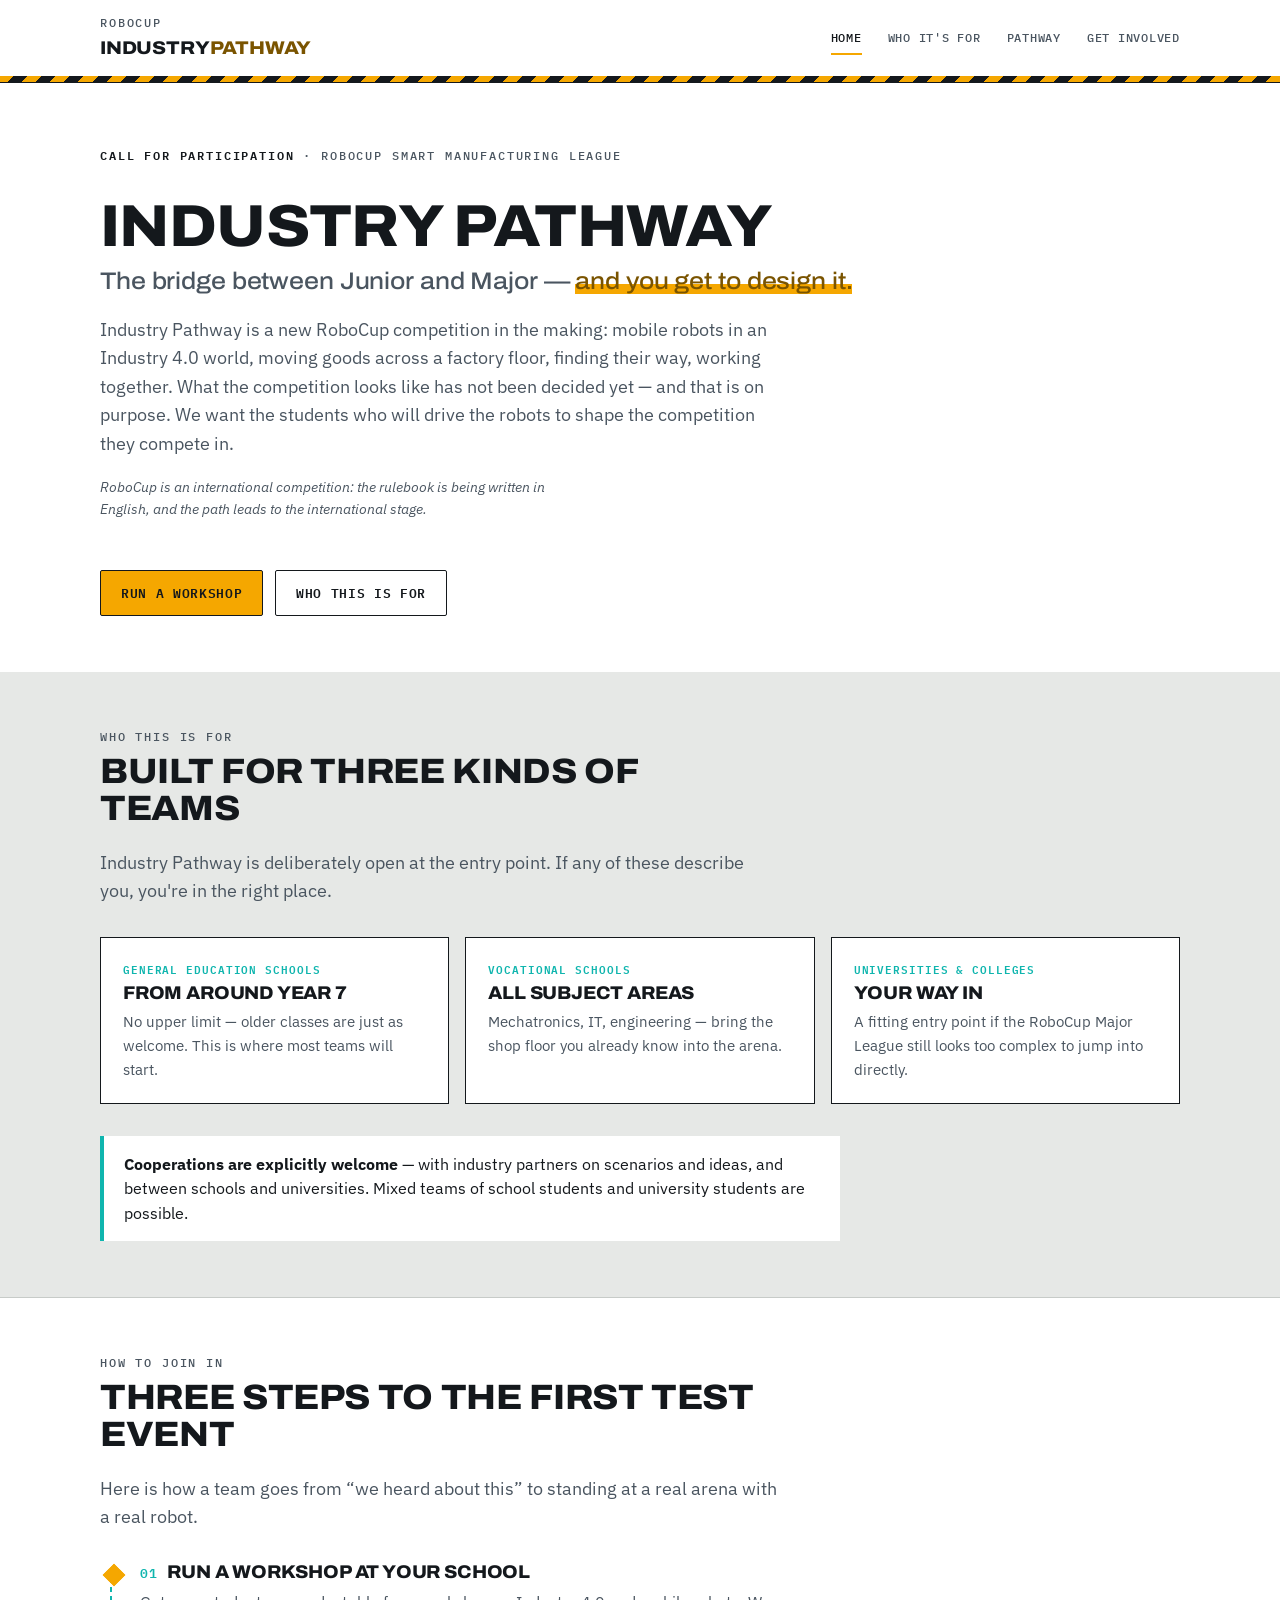
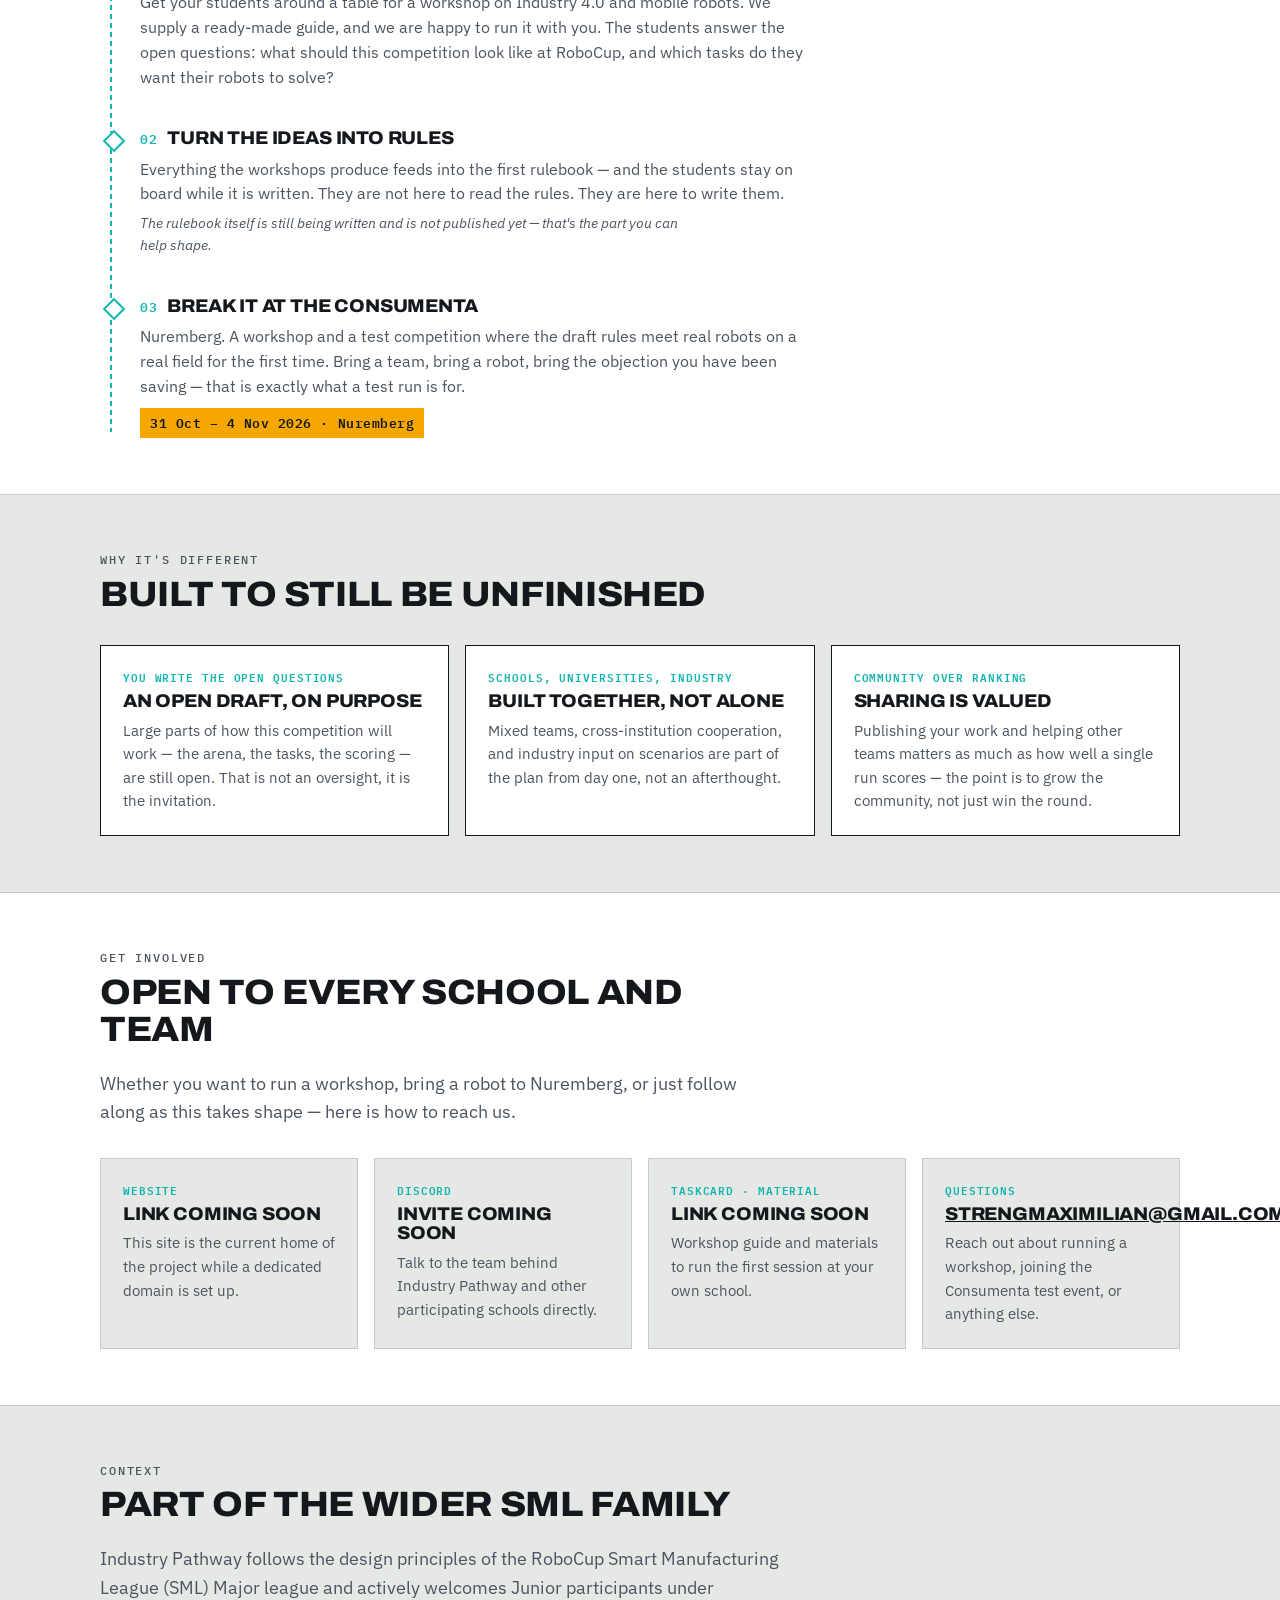
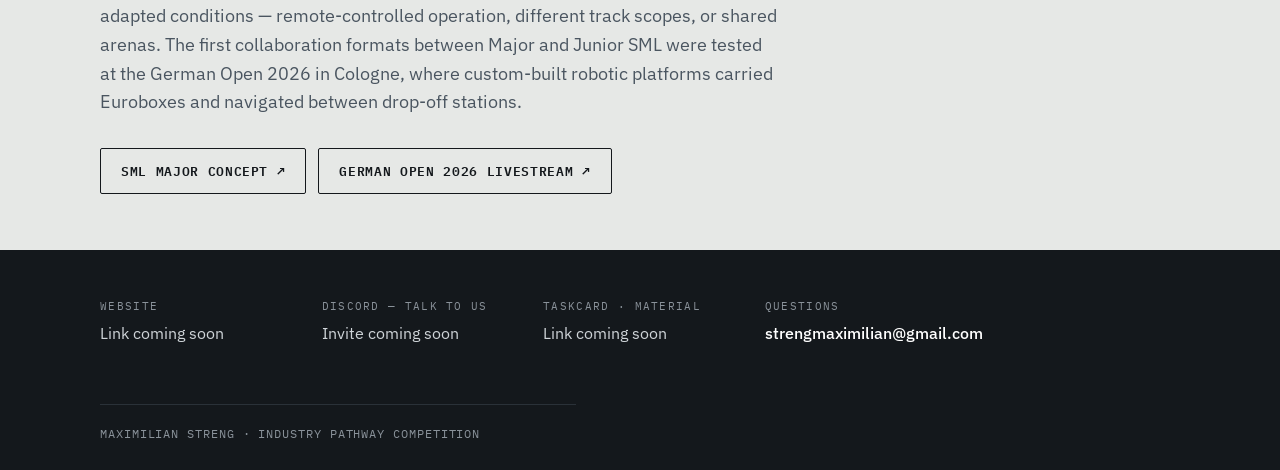
==== index.html @ 6ce1e12d "Add initial website files for Industry Pathway Competition" ====
<!doctype html>
<html lang="en">
<head>
<meta charset="utf-8">
<meta name="viewport" content="width=device-width, initial-scale=1">
<title>Industry Pathway Competition — RoboCup</title>
<meta name="description" content="Industry Pathway is a new RoboCup competition bridging RoboCupJunior and the Smart Manufacturing League. Run a workshop, help shape the first rulebook, and bring a team to the first test event.">
<link rel="icon" href="data:,">
<link rel="preconnect" href="https://fonts.googleapis.com">
<link rel="preconnect" href="https://fonts.gstatic.com" crossorigin>
<link href="https://fonts.googleapis.com/css2?family=Archivo:ital,wdth,wght@0,75..125,400..900&family=IBM+Plex+Mono:wght@400;500;600&family=IBM+Plex+Sans:wght@400;500;600&display=swap" rel="stylesheet">
<link rel="stylesheet" href="assets/css/style.css">
</head>
<body>

<header class="site-header">
  <div class="nav-row">
    <a class="brand" href="index.html">
      <span class="eyebrow">RoboCup</span>
      <span class="mark">Industry<em>Pathway</em></span>
    </a>
    <input type="checkbox" id="nav-toggle" class="nav-toggle">
    <label for="nav-toggle" class="nav-toggle-label" aria-label="Toggle menu">
      <span></span><span></span><span></span>
    </label>
    <nav class="primary">
      <a href="index.html" class="is-active">Home</a>
      <a href="index.html#audience">Who It's For</a>
      <a href="index.html#pathway">Pathway</a>
      <a href="index.html#involved">Get Involved</a>
    </nav>
  </div>
  <div class="hazard-rule"></div>
</header>

<section class="hero">
  <div class="wrap">
    <span class="eyebrow"><b>Call for Participation</b> · RoboCup Smart Manufacturing League</span>
    <h1>Industry Pathway<span class="thin">The bridge between Junior and Major — <em class="accent">and you get to design it.</em></span></h1>
    <p class="lede">Industry Pathway is a new RoboCup competition in the making: mobile robots in an Industry&nbsp;4.0 world, moving goods across a factory floor, finding their way, working together. What the competition looks like has not been decided yet — and that is on purpose. We want the students who will drive the robots to shape the competition they compete in.</p>
    <p class="note" style="max-width:60ch">RoboCup is an international competition: the rulebook is being written in English, and the path leads to the international stage.</p>
    <div class="btn-row">
      <a class="btn btn-primary" href="#involved">Run a Workshop</a>
      <a class="btn btn-ghost" href="#audience">Who This Is For</a>
    </div>
  </div>
</section>

<section class="section" id="audience">
  <div class="wrap">
    <div class="section-head">
      <span class="eyebrow">Who this is for</span>
      <h2>Built for three kinds of teams</h2>
      <p class="lede">Industry Pathway is deliberately open at the entry point. If any of these describe you, you're in the right place.</p>
    </div>
    <div class="card-grid">
      <div class="card">
        <span class="tag">General education schools</span>
        <h3>From around year 7</h3>
        <p>No upper limit — older classes are just as welcome. This is where most teams will start.</p>
      </div>
      <div class="card">
        <span class="tag">Vocational schools</span>
        <h3>All subject areas</h3>
        <p>Mechatronics, IT, engineering — bring the shop floor you already know into the arena.</p>
      </div>
      <div class="card">
        <span class="tag">Universities &amp; colleges</span>
        <h3>Your way in</h3>
        <p>A fitting entry point if the RoboCup Major League still looks too complex to jump into directly.</p>
      </div>
    </div>
    <div class="callout-quote">
      <p><strong>Cooperations are explicitly welcome</strong> — with industry partners on scenarios and ideas, and between schools and universities. Mixed teams of school students and university students are possible.</p>
    </div>
  </div>
</section>

<section class="section section-alt" id="pathway">
  <div class="wrap">
    <div class="section-head">
      <span class="eyebrow">How to join in</span>
      <h2>Three steps to the first test event</h2>
      <p class="lede">Here is how a team goes from “we heard about this” to standing at a real arena with a real robot.</p>
    </div>
    <div class="pathway">
      <div class="station here">
        <h3><span class="step">01</span>Run a workshop at your school</h3>
        <p>Get your students around a table for a workshop on Industry 4.0 and mobile robots. We supply a ready-made guide, and we are happy to run it with you. The students answer the open questions: what should this competition look like at RoboCup, and which tasks do they want their robots to solve?</p>
      </div>
      <div class="station">
        <h3><span class="step">02</span>Turn the ideas into rules</h3>
        <p>Everything the workshops produce feeds into the first rulebook — and the students stay on board while it is written. They are not here to read the rules. They are here to write them.</p>
        <p class="note">The rulebook itself is still being written and is not published yet — that's the part you can help shape.</p>
      </div>
      <div class="station">
        <h3><span class="step">03</span>Break it at the Consumenta</h3>
        <p>Nuremberg. A workshop and a test competition where the draft rules meet real robots on a real field for the first time. Bring a team, bring a robot, bring the objection you have been saving — that is exactly what a test run is for.</p>
        <span class="when">31 Oct – 4 Nov 2026 · Nuremberg</span>
      </div>
    </div>
  </div>
</section>

<section class="section" id="why">
  <div class="wrap">
    <div class="section-head">
      <span class="eyebrow">Why it's different</span>
      <h2>Built to still be unfinished</h2>
    </div>
    <div class="card-grid">
      <div class="card">
        <span class="tag">You write the open questions</span>
        <h3>An open draft, on purpose</h3>
        <p>Large parts of how this competition will work — the arena, the tasks, the scoring — are still open. That is not an oversight, it is the invitation.</p>
      </div>
      <div class="card">
        <span class="tag">Schools, universities, industry</span>
        <h3>Built together, not alone</h3>
        <p>Mixed teams, cross-institution cooperation, and industry input on scenarios are part of the plan from day one, not an afterthought.</p>
      </div>
      <div class="card">
        <span class="tag">Community over ranking</span>
        <h3>Sharing is valued</h3>
        <p>Publishing your work and helping other teams matters as much as how well a single run scores — the point is to grow the community, not just win the round.</p>
      </div>
    </div>
  </div>
</section>

<section class="section section-alt" id="involved">
  <div class="wrap">
    <div class="section-head">
      <span class="eyebrow">Get involved</span>
      <h2>Open to every school and team</h2>
      <p class="lede">Whether you want to run a workshop, bring a robot to Nuremberg, or just follow along as this takes shape — here is how to reach us.</p>
    </div>
    <div class="card-grid">
      <div class="card on-concrete">
        <span class="tag">Website</span>
        <h3>Link coming soon</h3>
        <p>This site is the current home of the project while a dedicated domain is set up.</p>
      </div>
      <div class="card on-concrete">
        <span class="tag">Discord</span>
        <h3>Invite coming soon</h3>
        <p>Talk to the team behind Industry Pathway and other participating schools directly.</p>
      </div>
      <div class="card on-concrete">
        <span class="tag">Taskcard · Material</span>
        <h3>Link coming soon</h3>
        <p>Workshop guide and materials to run the first session at your own school.</p>
      </div>
      <div class="card on-concrete">
        <span class="tag">Questions</span>
        <h3><a href="mailto:strengmaximilian@gmail.com" style="text-decoration:underline">strengmaximilian@gmail.com</a></h3>
        <p>Reach out about running a workshop, joining the Consumenta test event, or anything else.</p>
      </div>
    </div>
  </div>
</section>

<section class="section">
  <div class="wrap">
    <div class="section-head">
      <span class="eyebrow">Context</span>
      <h2>Part of the wider SML family</h2>
      <p class="lede">Industry Pathway follows the design principles of the RoboCup Smart Manufacturing League (SML) Major league and actively welcomes Junior participants under adapted conditions — remote-controlled operation, different track scopes, or shared arenas. The first collaboration formats between Major and Junior SML were tested at the German Open 2026 in Cologne, where custom-built robotic platforms carried Euroboxes and navigated between drop-off stations.</p>
    </div>
    <div class="btn-row">
      <a class="btn btn-ghost" href="https://github.com/robocup-at-work/sml-embodied-autonomous-intelligence/tree/main" target="_blank" rel="noopener">SML Major Concept ↗</a>
      <a class="btn btn-ghost" href="https://www.youtube.com/live/LqsHzzSVwH0?si=-iHAKcdHDy6YTJZ_&amp;t=19500" target="_blank" rel="noopener">German Open 2026 Livestream ↗</a>
    </div>
  </div>
</section>

<footer class="site-footer">
  <div class="wrap">
    <dl>
      <dt>Website</dt>
      <dd><span>Link coming soon</span></dd>
    </dl>
    <dl>
      <dt>Discord — talk to us</dt>
      <dd><span>Invite coming soon</span></dd>
    </dl>
    <dl>
      <dt>Taskcard · Material</dt>
      <dd><span>Link coming soon</span></dd>
    </dl>
    <dl>
      <dt>Questions</dt>
      <dd><a href="mailto:strengmaximilian@gmail.com">strengmaximilian@gmail.com</a></dd>
    </dl>
    <p class="sign">Maximilian Streng · Industry Pathway Competition</p>
  </div>
</footer>

</body>
</html>
---- assets/css/style.css ----
/* ==========================================================================
   Industry Pathway Competition — shared site styles
   Visual language carried over from the "Call for Participation" one-pager:
   hazard-stripe accents, Archivo/IBM Plex type, amber + teal on concrete.
   ========================================================================== */

:root {
  --ink: #14181c;
  --ink-soft: #4a5560;
  --concrete: #e6e8e6;
  --panel: #ffffff;
  --amber: #f5a700;
  --amber-ink: #7a5400;
  --guide: #0fb5ae;
  --rule: #c7cbc8;

  --tbd-head: #b45f06;
  --tbd-bg: #fff6ea;
  --tbd-border: #e3a34d;

  --important-head: #b3261e;
  --important-bg: #fdecec;
  --important-border: #e58a85;

  --max: 1120px;
  --radius: 2px;
}

* {
  box-sizing: border-box;
  margin: 0;
  padding: 0;
}

html {
  scroll-behavior: smooth;
}

body {
  background: var(--concrete);
  color: var(--ink);
  font-family: "IBM Plex Sans", -apple-system, "Segoe UI", sans-serif;
  font-size: 16px;
  line-height: 1.55;
  -webkit-font-smoothing: antialiased;
}

img {
  max-width: 100%;
  display: block;
}

a {
  color: inherit;
}

.wrap {
  max-width: var(--max);
  margin: 0 auto;
  padding: 0 20px;
}

.eyebrow {
  font-family: "IBM Plex Mono", monospace;
  font-size: 0.72rem;
  font-weight: 500;
  letter-spacing: 0.16em;
  text-transform: uppercase;
  color: var(--ink-soft);
}

.eyebrow b,
.eyebrow strong {
  color: var(--ink);
  font-weight: 600;
}

h1,
h2,
h3,
h4 {
  font-family: "Archivo", Impact, sans-serif;
  font-variation-settings: "wdth" 108;
  font-weight: 800;
  letter-spacing: -0.01em;
  line-height: 1.05;
  text-transform: uppercase;
  color: var(--ink);
}

h1 {
  font-size: clamp(2.4rem, 5vw, 3.7rem);
}

h2 {
  font-size: clamp(1.6rem, 3vw, 2.2rem);
  margin-bottom: 0.6em;
}

h3 {
  font-size: 1.15rem;
  font-variation-settings: "wdth" 105;
  margin-bottom: 0.4em;
}

h4 {
  font-size: 0.95rem;
  text-transform: none;
  font-weight: 700;
  letter-spacing: 0;
  margin-bottom: 0.3em;
}

p {
  max-width: 68ch;
}

.lede {
  font-size: 1.15rem;
  color: var(--ink-soft);
  max-width: 62ch;
}

em.accent {
  font-style: normal;
  color: var(--amber-ink);
  background: linear-gradient(transparent 62%, var(--amber) 62%);
}

/* ---------- hazard stripe rule ---------- */
.hazard-rule {
  height: 6px;
  background-image: repeating-linear-gradient(
    -45deg,
    var(--amber) 0 10px,
    var(--ink) 10px 20px
  );
}

/* ---------- header / nav ---------- */
.site-header {
  position: sticky;
  top: 0;
  z-index: 50;
  background: var(--panel);
  border-bottom: 1.5px solid var(--ink);
}

.nav-row {
  display: flex;
  align-items: center;
  justify-content: space-between;
  padding: 14px 20px;
  max-width: var(--max);
  margin: 0 auto;
}

.brand {
  display: flex;
  flex-direction: column;
  gap: 2px;
  text-decoration: none;
}

.brand .mark {
  font-family: "Archivo", sans-serif;
  font-variation-settings: "wdth" 110;
  font-weight: 800;
  font-size: 1.15rem;
  text-transform: uppercase;
  letter-spacing: -0.01em;
}

.brand .mark em {
  font-style: normal;
  color: var(--amber-ink);
}

nav.primary {
  display: flex;
  align-items: center;
  gap: 26px;
}

nav.primary a {
  font-family: "IBM Plex Mono", monospace;
  font-size: 0.78rem;
  font-weight: 500;
  letter-spacing: 0.06em;
  text-transform: uppercase;
  text-decoration: none;
  color: var(--ink-soft);
  padding: 6px 0;
  border-bottom: 2px solid transparent;
  transition: color 0.15s, border-color 0.15s;
}

nav.primary a:hover,
nav.primary a.is-active {
  color: var(--ink);
  border-color: var(--amber);
}

.nav-toggle {
  display: none;
}

.nav-toggle-label {
  display: none;
  cursor: pointer;
  flex-direction: column;
  gap: 4px;
  padding: 6px;
}

.nav-toggle-label span {
  width: 22px;
  height: 2px;
  background: var(--ink);
  display: block;
}

/* ---------- buttons ---------- */
.btn {
  display: inline-flex;
  align-items: center;
  gap: 8px;
  font-family: "IBM Plex Mono", monospace;
  font-size: 0.82rem;
  font-weight: 600;
  letter-spacing: 0.05em;
  text-transform: uppercase;
  text-decoration: none;
  padding: 12px 20px;
  border: 1.5px solid var(--ink);
  border-radius: var(--radius);
  transition: transform 0.12s ease, background 0.15s ease;
}

.btn:hover {
  transform: translateY(-1px);
}

.btn-primary {
  background: var(--amber);
  color: var(--ink);
}

.btn-primary:hover {
  background: #ffb827;
}

.btn-ghost {
  background: transparent;
  color: var(--ink);
}

.btn-ghost:hover {
  background: var(--ink);
  color: var(--panel);
}

.btn-row {
  display: flex;
  flex-wrap: wrap;
  gap: 12px;
  margin-top: 1.8em;
}

/* ---------- hero ---------- */
.hero {
  background: var(--panel);
  padding: 64px 0 56px;
}

.hero .wrap {
  display: grid;
  gap: 20px;
}

.hero h1 {
  margin-top: 10px;
}

.hero h1 .thin {
  display: block;
  font-variation-settings: "wdth" 110;
  font-weight: 500;
  color: var(--ink-soft);
  text-transform: none;
  font-size: clamp(1.1rem, 2.3vw, 1.5rem);
  margin-top: 0.5em;
  letter-spacing: -0.005em;
}

/* ---------- sections ---------- */
.section {
  padding: 56px 0;
}

.section-alt {
  background: var(--panel);
  border-top: 1.5px solid var(--rule);
  border-bottom: 1.5px solid var(--rule);
}

.section-head {
  max-width: 68ch;
  margin-bottom: 2em;
}

.section-head .eyebrow {
  margin-bottom: 0.6em;
  display: block;
}

/* ---------- cards ---------- */
.card-grid {
  display: grid;
  grid-template-columns: repeat(auto-fit, minmax(230px, 1fr));
  gap: 16px;
}

.card {
  background: var(--panel);
  border: 1.5px solid var(--ink);
  padding: 22px;
  position: relative;
}

.card .tag {
  font-family: "IBM Plex Mono", monospace;
  font-size: 0.7rem;
  letter-spacing: 0.08em;
  text-transform: uppercase;
  color: var(--guide);
  font-weight: 600;
  display: block;
  margin-bottom: 0.6em;
}

.card p {
  color: var(--ink-soft);
  font-size: 0.95rem;
}

.card.on-concrete {
  background: var(--concrete);
  border-color: var(--rule);
}

/* ---------- quote-style callout (e.g. cooperation note) ---------- */
.callout-quote {
  border-left: 4px solid var(--guide);
  background: var(--panel);
  padding: 16px 20px;
  margin-top: 2em;
  max-width: 74ch;
}

.callout-quote p {
  color: var(--ink);
  font-size: 0.98rem;
  max-width: none;
}

/* ---------- pathway timeline ---------- */
.pathway {
  position: relative;
  padding-left: 40px;
}

.pathway::before {
  content: "";
  position: absolute;
  left: 10px;
  top: 6px;
  bottom: 6px;
  width: 2px;
  background-image: linear-gradient(var(--guide) 55%, transparent 0);
  background-size: 2px 9px;
  background-repeat: repeat-y;
}

.station {
  position: relative;
  padding-bottom: 40px;
}

.station:last-child {
  padding-bottom: 0;
}

.station::before {
  content: "";
  position: absolute;
  left: -34px;
  top: 4px;
  width: 12px;
  height: 12px;
  background: var(--panel);
  border: 2.5px solid var(--guide);
  transform: rotate(45deg);
}

.station.here::before {
  background: var(--amber);
  border-color: var(--amber);
}

.station .step {
  font-family: "IBM Plex Mono", monospace;
  font-size: 0.82rem;
  font-weight: 600;
  color: var(--guide);
  letter-spacing: 0.05em;
  margin-right: 10px;
}

.station p {
  margin-top: 0.5em;
  color: var(--ink-soft);
}

.when {
  display: inline-block;
  margin-top: 0.7em;
  background: var(--amber);
  color: var(--ink);
  font-family: "IBM Plex Mono", monospace;
  font-size: 0.82rem;
  font-weight: 600;
  letter-spacing: 0.04em;
  padding: 5px 10px;
}

/* ---------- tables ---------- */
.table-wrap {
  overflow-x: auto;
  border: 1.5px solid var(--ink);
  background: var(--panel);
}

table {
  border-collapse: collapse;
  width: 100%;
  min-width: 460px;
  font-size: 0.92rem;
}

caption {
  caption-side: top;
  text-align: left;
  font-family: "IBM Plex Mono", monospace;
  font-size: 0.72rem;
  letter-spacing: 0.1em;
  text-transform: uppercase;
  color: var(--ink-soft);
  padding: 10px 14px 0;
}

th,
td {
  text-align: left;
  padding: 10px 14px;
  border-bottom: 1px solid var(--rule);
  vertical-align: top;
}

thead th {
  font-family: "IBM Plex Mono", monospace;
  font-size: 0.72rem;
  letter-spacing: 0.08em;
  text-transform: uppercase;
  color: var(--ink-soft);
  border-bottom: 1.5px solid var(--ink);
}

tbody tr:last-child td {
  border-bottom: none;
}

td.num,
th.num {
  text-align: right;
  font-family: "IBM Plex Mono", monospace;
  white-space: nowrap;
}

/* ---------- callouts ---------- */
.callout {
  border: 1.5px solid var(--tbd-border);
  background: var(--tbd-bg);
  margin: 1.4em 0;
}

.callout .callout-head {
  background: var(--tbd-head);
  color: #fff;
  font-family: "IBM Plex Mono", monospace;
  font-size: 0.72rem;
  letter-spacing: 0.1em;
  text-transform: uppercase;
  padding: 6px 14px;
}

.callout .callout-body {
  padding: 12px 14px;
  font-size: 0.94rem;
  color: var(--ink);
}

.callout.important {
  border-color: var(--important-border);
  background: var(--important-bg);
}

.callout.important .callout-head {
  background: var(--important-head);
}

/* ---------- glossary ---------- */
.glossary dt {
  font-weight: 700;
  margin-top: 1.1em;
  color: var(--ink);
}

.glossary dd {
  color: var(--ink-soft);
  max-width: 68ch;
}

/* ---------- rulebook layout ---------- */
.rulebook-shell {
  display: grid;
  grid-template-columns: 220px 1fr;
  gap: 36px;
  align-items: start;
}

.toc {
  position: sticky;
  top: 88px;
  border-left: 2px solid var(--rule);
  padding-left: 16px;
}

.toc .eyebrow {
  margin-bottom: 0.8em;
}

.toc ol {
  list-style: none;
  display: flex;
  flex-direction: column;
  gap: 6px;
}

.toc a {
  text-decoration: none;
  font-size: 0.86rem;
  color: var(--ink-soft);
  display: block;
}

.toc a:hover {
  color: var(--ink);
}

.rulebook-content section {
  padding-top: 46px;
  margin-top: -46px;
  border-bottom: 1.5px solid var(--rule);
  padding-bottom: 40px;
  margin-bottom: 8px;
}

.rulebook-content section:last-child {
  border-bottom: none;
}

.rulebook-content h2 {
  font-family: "IBM Plex Mono", monospace;
  font-size: 0.85rem;
  letter-spacing: 0.06em;
  color: var(--ink-soft);
  text-transform: uppercase;
  font-weight: 600;
  margin-bottom: 0.4em;
}

.rulebook-content h1.title {
  font-size: clamp(1.8rem, 4vw, 2.6rem);
}

.rulebook-content ul,
.rulebook-content ol.plain {
  margin: 0.8em 0 0.8em 1.3em;
  color: var(--ink-soft);
}

.rulebook-content li {
  margin-bottom: 0.4em;
}

.rulebook-content p {
  color: var(--ink-soft);
  margin-bottom: 0.9em;
}

.version-tag {
  display: inline-block;
  font-family: "IBM Plex Mono", monospace;
  font-size: 0.78rem;
  color: var(--ink-soft);
  border: 1px solid var(--rule);
  padding: 4px 10px;
  margin-top: 0.6em;
}

/* ---------- footer ---------- */
.site-footer {
  background: var(--ink);
  color: #cfd4d8;
  padding: 48px 0 28px;
}

.site-footer .wrap {
  display: grid;
  grid-template-columns: repeat(auto-fit, minmax(180px, 1fr));
  gap: 28px;
}

.site-footer dt {
  font-family: "IBM Plex Mono", monospace;
  font-size: 0.68rem;
  letter-spacing: 0.12em;
  text-transform: uppercase;
  color: #8a929a;
  margin-bottom: 6px;
}

.site-footer dd a {
  color: #fff;
  text-decoration: none;
  font-weight: 500;
}

.site-footer dd a:hover {
  color: var(--amber);
}

.site-footer .sign {
  margin-top: 30px;
  padding-top: 20px;
  border-top: 1px solid #2a3138;
  font-family: "IBM Plex Mono", monospace;
  font-size: 0.72rem;
  letter-spacing: 0.08em;
  text-transform: uppercase;
  color: #8a929a;
  grid-column: 1 / -1;
}

/* ---------- misc ---------- */
.divider {
  height: 1.5px;
  background: var(--rule);
  margin: 2.4em 0;
}

.text-muted {
  color: var(--ink-soft);
}

.note {
  font-size: 0.88rem;
  color: var(--ink-soft);
  font-style: italic;
}

@media (max-width: 860px) {
  .rulebook-shell {
    grid-template-columns: 1fr;
  }

  .toc {
    position: static;
    border-left: none;
    border-top: 2px solid var(--rule);
    padding-left: 0;
    padding-top: 16px;
  }

  .toc ol {
    flex-direction: row;
    flex-wrap: wrap;
    gap: 4px 14px;
  }
}

@media (max-width: 720px) {
  nav.primary {
    position: absolute;
    top: 100%;
    left: 0;
    right: 0;
    background: var(--panel);
    border-bottom: 1.5px solid var(--ink);
    flex-direction: column;
    align-items: flex-start;
    gap: 0;
    padding: 8px 20px 16px;
    display: none;
  }

  nav.primary a {
    width: 100%;
    padding: 10px 0;
  }

  .nav-toggle:checked ~ nav.primary {
    display: flex;
  }

  .nav-toggle-label {
    display: flex;
  }

  .site-header {
    position: relative;
  }

  .hero {
    padding: 44px 0 40px;
  }
}
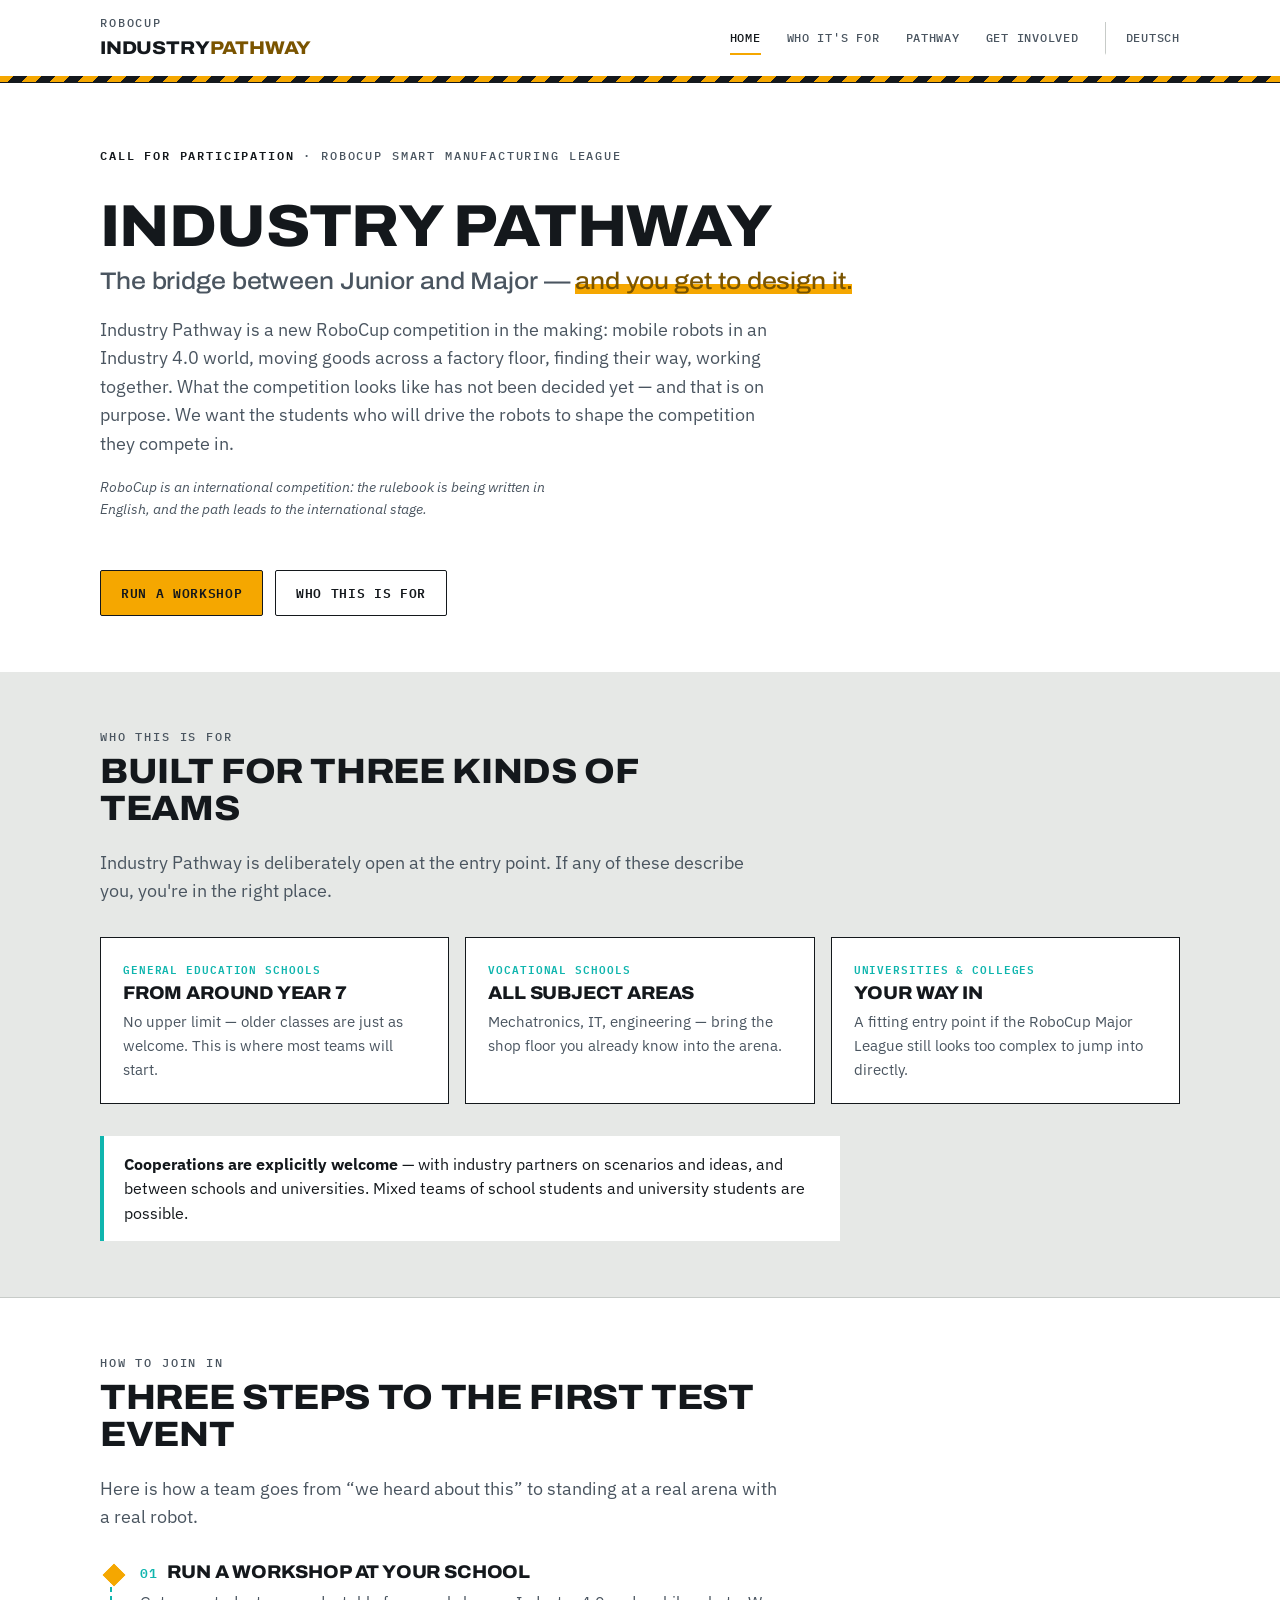
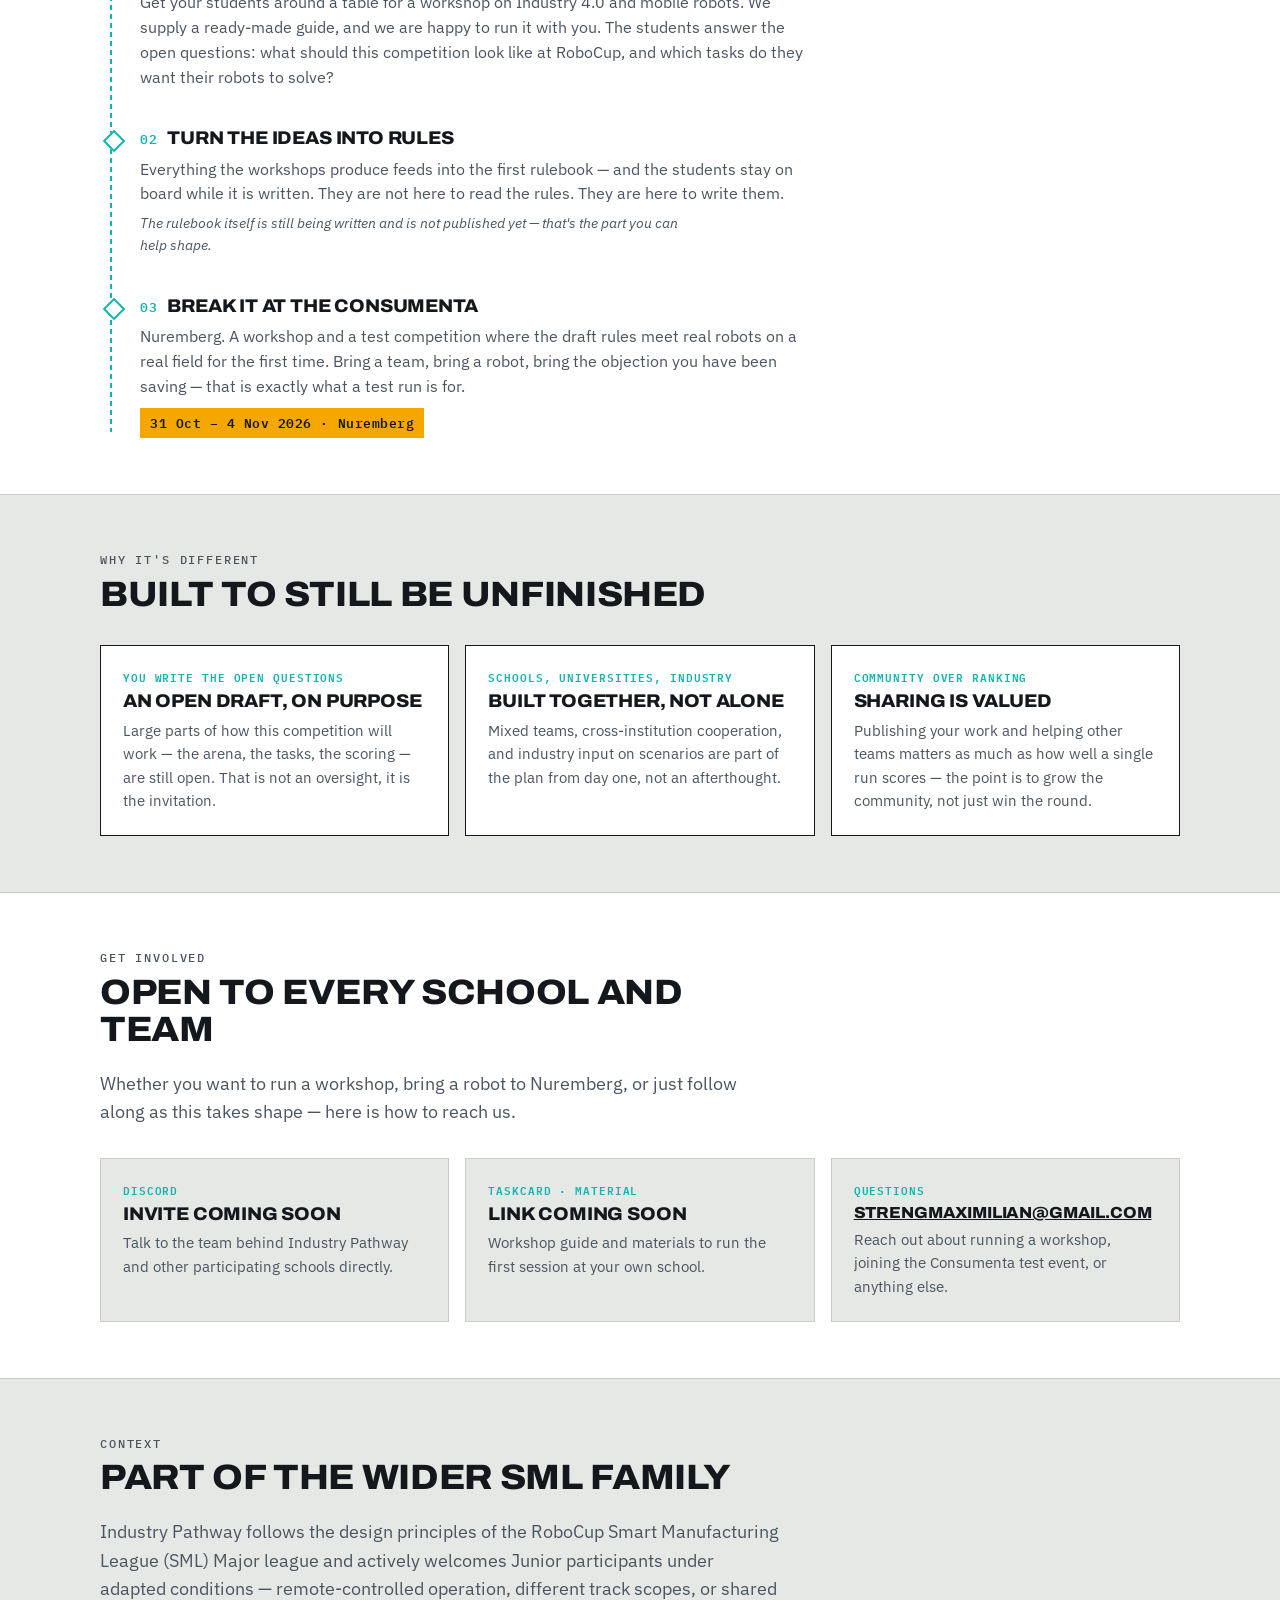
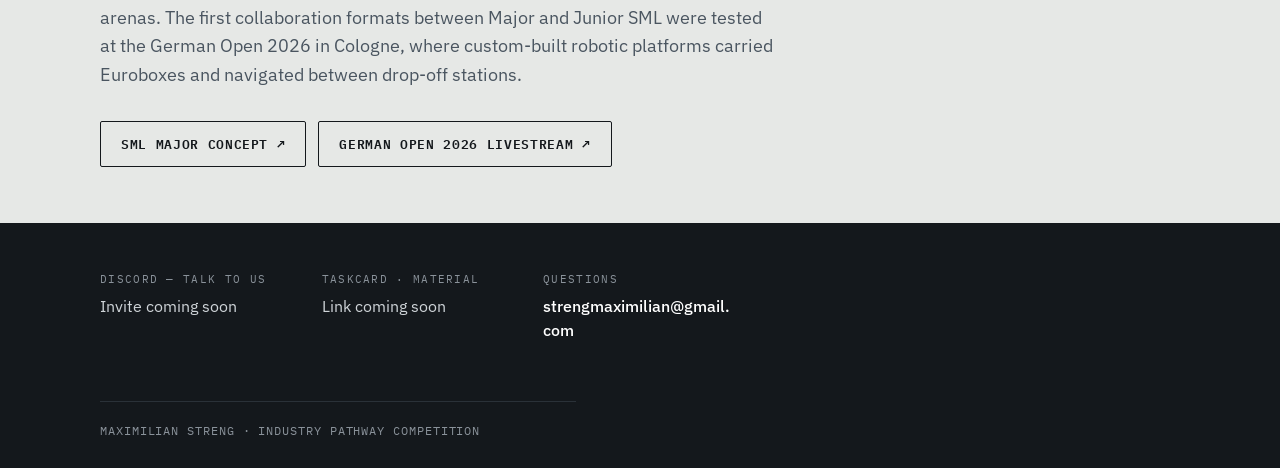
==== commit 39ac621d: "German Version" ====
--- a/index.html
+++ b/index.html
@@ -28,6 +28,7 @@
       <a href="index.html#audience">Who It's For</a>
       <a href="index.html#pathway">Pathway</a>
       <a href="index.html#involved">Get Involved</a>
+      <a href="index.de.html" class="lang-link">Deutsch</a>
     </nav>
   </div>
   <div class="hazard-rule"></div>
@@ -137,11 +138,6 @@
     </div>
     <div class="card-grid">
       <div class="card on-concrete">
-        <span class="tag">Website</span>
-        <h3>Link coming soon</h3>
-        <p>This site is the current home of the project while a dedicated domain is set up.</p>
-      </div>
-      <div class="card on-concrete">
         <span class="tag">Discord</span>
         <h3>Invite coming soon</h3>
         <p>Talk to the team behind Industry Pathway and other participating schools directly.</p>
@@ -153,7 +149,7 @@
       </div>
       <div class="card on-concrete">
         <span class="tag">Questions</span>
-        <h3><a href="mailto:strengmaximilian@gmail.com" style="text-decoration:underline">strengmaximilian@gmail.com</a></h3>
+        <h3 class="email-line"><a href="mailto:strengmaximilian@gmail.com">strengmaximilian@gmail.com</a></h3>
         <p>Reach out about running a workshop, joining the Consumenta test event, or anything else.</p>
       </div>
     </div>
@@ -177,10 +173,6 @@
 <footer class="site-footer">
   <div class="wrap">
     <dl>
-      <dt>Website</dt>
-      <dd><span>Link coming soon</span></dd>
-    </dl>
-    <dl>
       <dt>Discord — talk to us</dt>
       <dd><span>Invite coming soon</span></dd>
     </dl>
--- a/assets/css/style.css
+++ b/assets/css/style.css
@@ -201,6 +201,11 @@
   border-color: var(--amber);
 }
 
+nav.primary a.lang-link {
+  padding-left: 20px;
+  border-left: 1.5px solid var(--rule);
+}
+
 .nav-toggle {
   display: none;
 }
@@ -347,6 +352,11 @@
 .card.on-concrete {
   background: var(--concrete);
   border-color: var(--rule);
+}
+
+.email-line {
+  overflow-wrap: anywhere;
+  font-size: 1rem;
 }
 
 /* ---------- quote-style callout (e.g. cooperation note) ---------- */
@@ -645,6 +655,7 @@
   color: #fff;
   text-decoration: none;
   font-weight: 500;
+  overflow-wrap: anywhere;
 }
 
 .site-footer dd a:hover {
@@ -724,6 +735,14 @@
     display: flex;
   }
 
+  nav.primary a.lang-link {
+    padding-left: 0;
+    border-left: none;
+    border-top: 1.5px solid var(--rule);
+    margin-top: 4px;
+    padding-top: 14px;
+  }
+
   .nav-toggle-label {
     display: flex;
   }
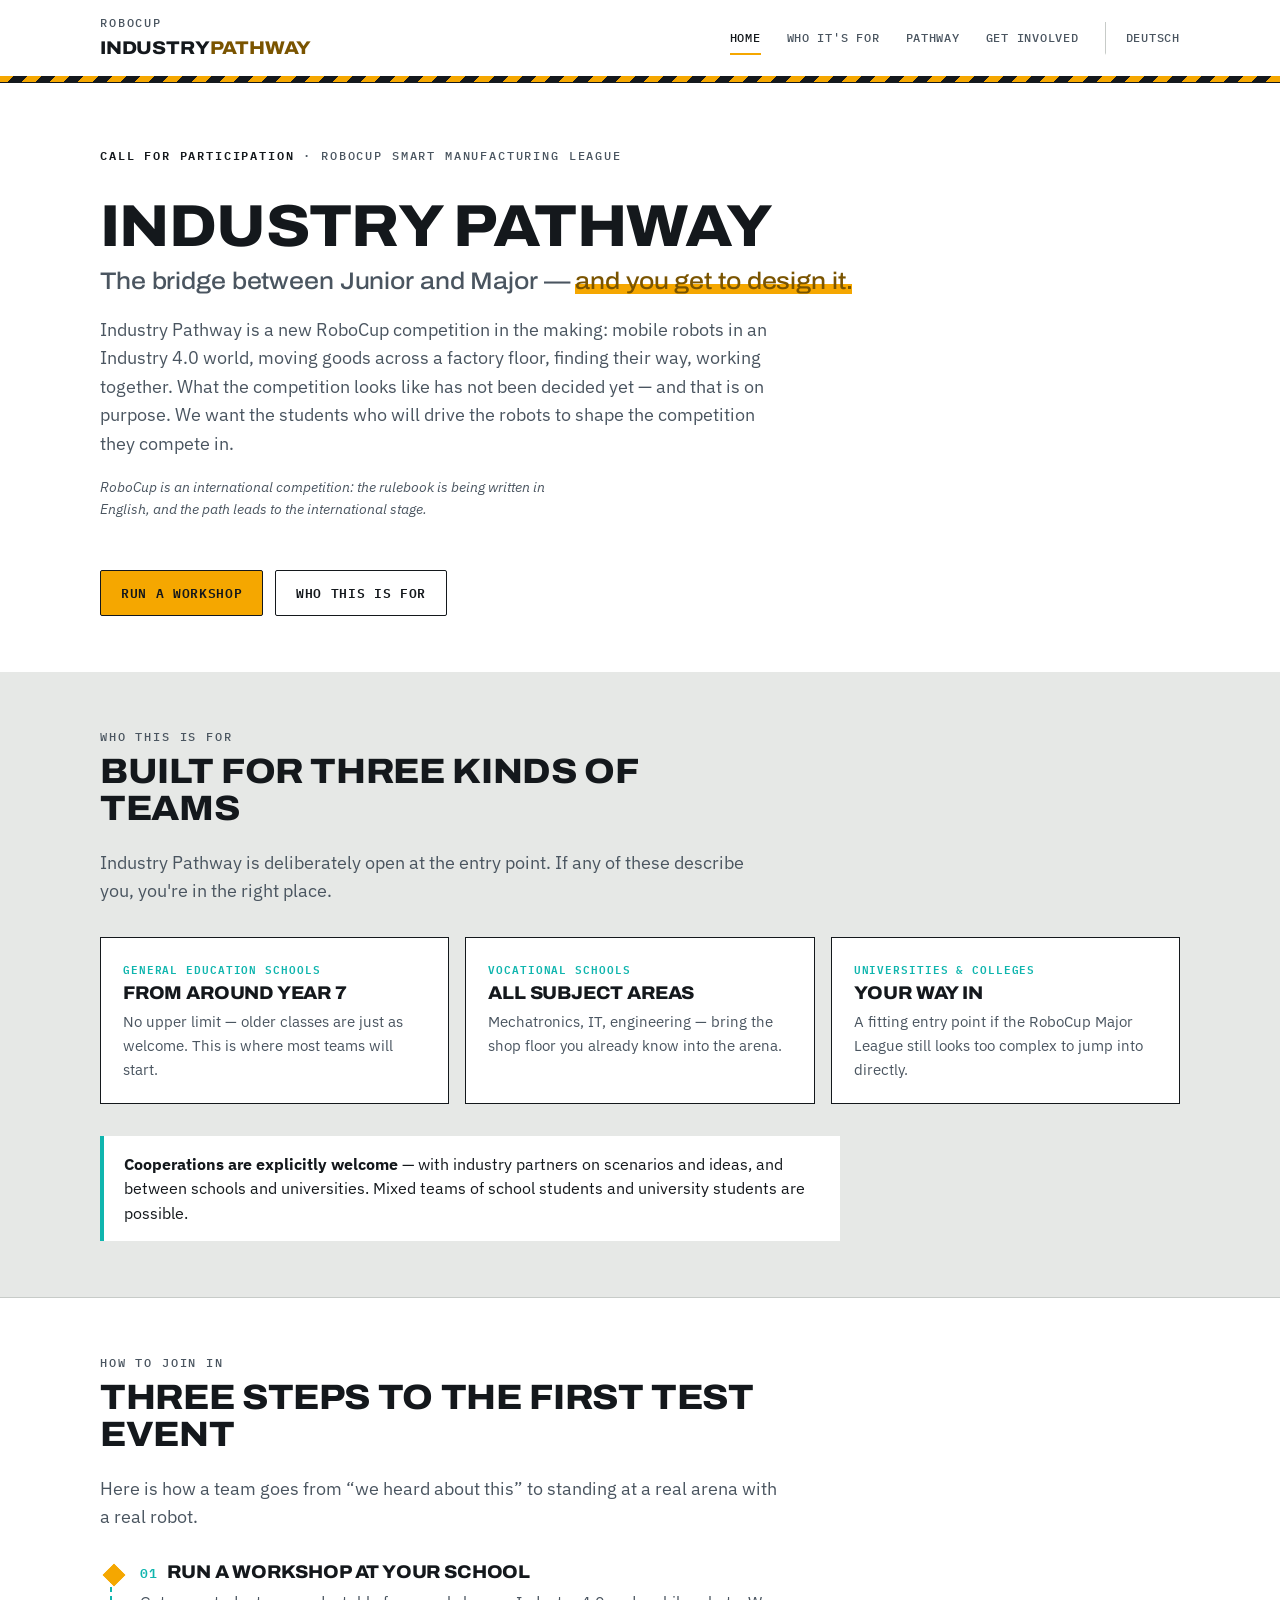
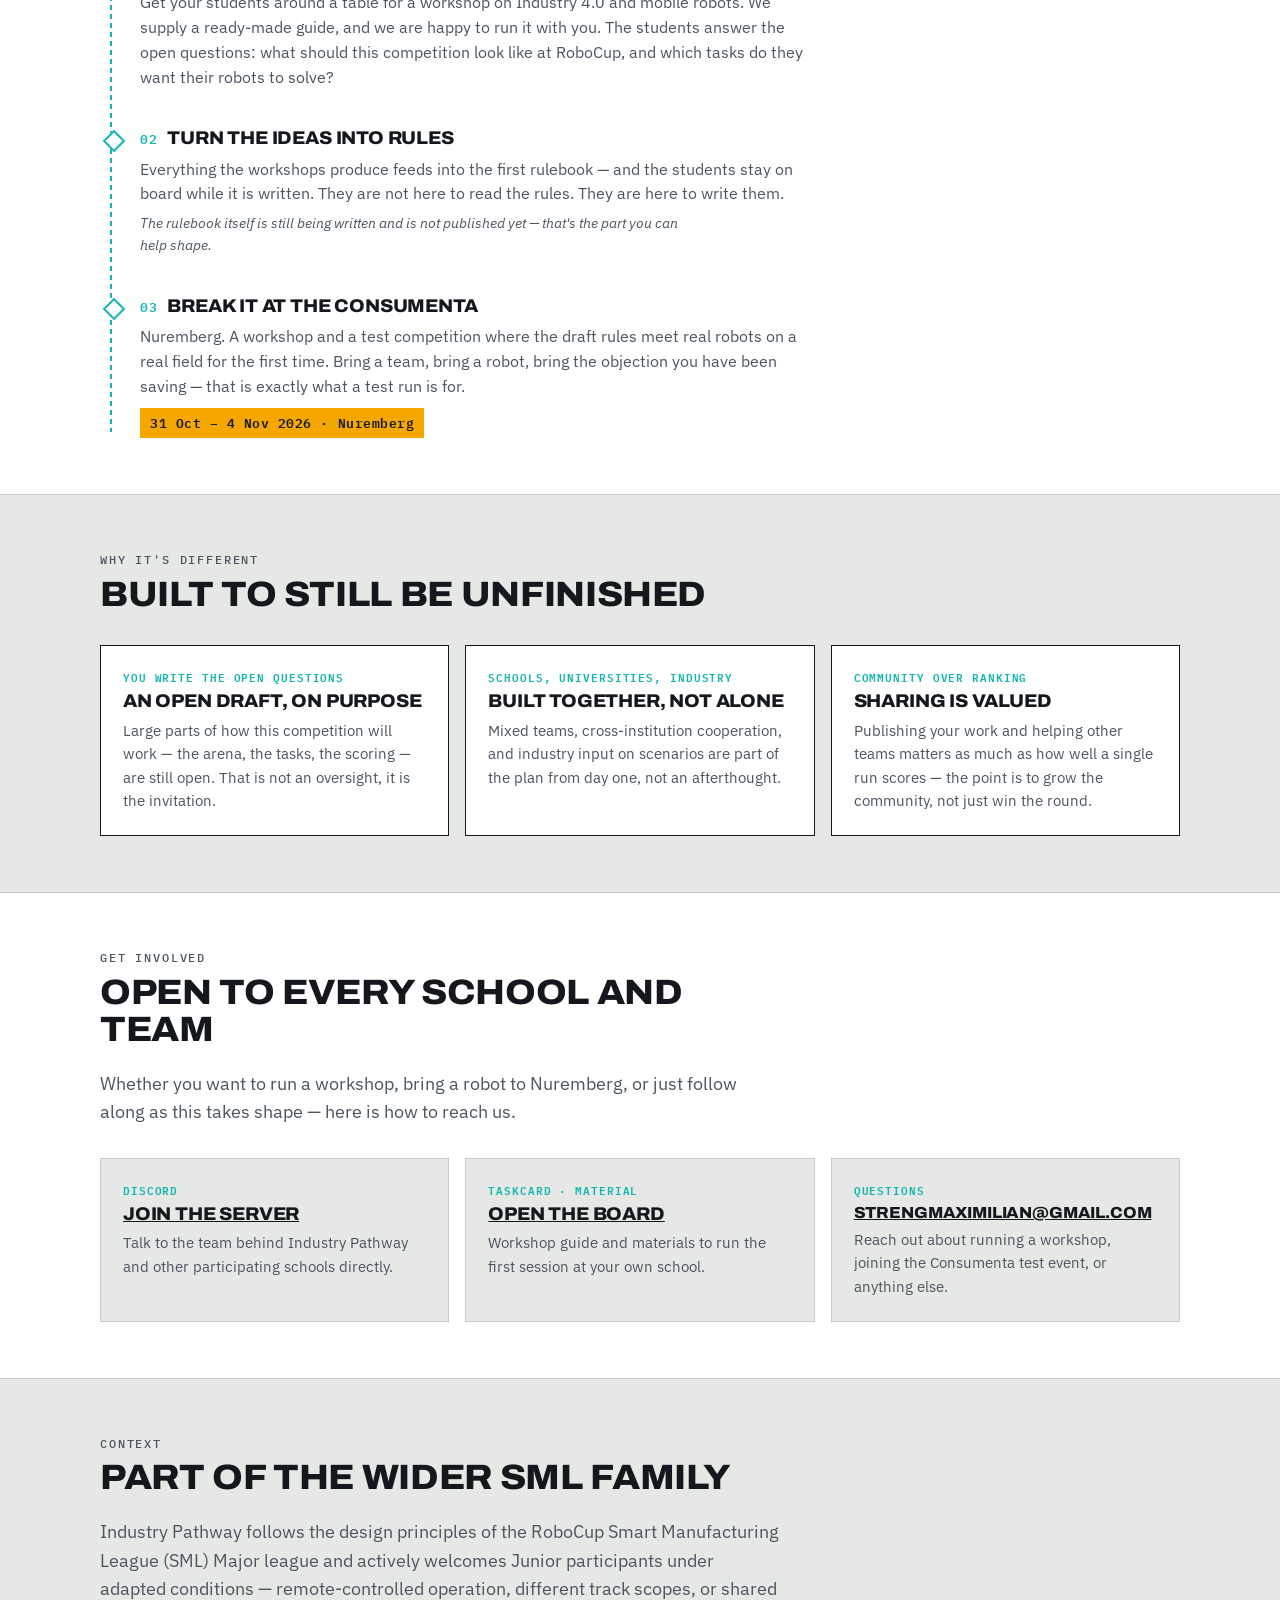
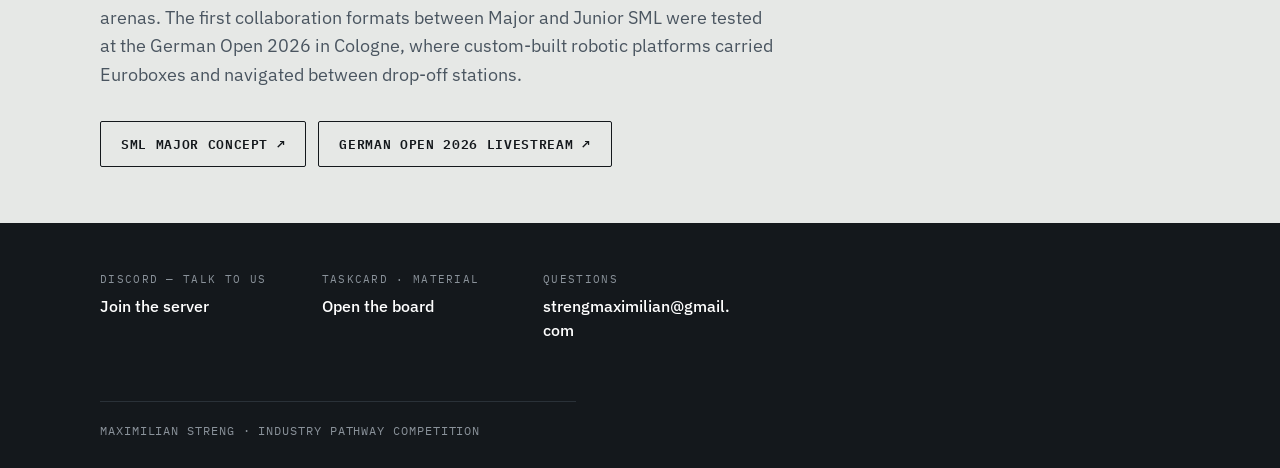
==== commit f4a59ccb: "Links hinzufgefügt" ====
--- a/index.html
+++ b/index.html
@@ -139,12 +139,12 @@
     <div class="card-grid">
       <div class="card on-concrete">
         <span class="tag">Discord</span>
-        <h3>Invite coming soon</h3>
+        <h3><a href="https://discord.gg/fsDTm3ND52" target="_blank" rel="noopener">Join the server</a></h3>
         <p>Talk to the team behind Industry Pathway and other participating schools directly.</p>
       </div>
       <div class="card on-concrete">
         <span class="tag">Taskcard · Material</span>
-        <h3>Link coming soon</h3>
+        <h3><a href="https://www.taskcards.de/#/board/fa239758-05b1-425f-b0e1-3bdc8e09e526?token=82c8c2d5-de43-4c68-829c-b3c7dedde306" target="_blank" rel="noopener">Open the board</a></h3>
         <p>Workshop guide and materials to run the first session at your own school.</p>
       </div>
       <div class="card on-concrete">
@@ -174,11 +174,11 @@
   <div class="wrap">
     <dl>
       <dt>Discord — talk to us</dt>
-      <dd><span>Invite coming soon</span></dd>
+      <dd><a href="https://discord.gg/fsDTm3ND52" target="_blank" rel="noopener">Join the server</a></dd>
     </dl>
     <dl>
       <dt>Taskcard · Material</dt>
-      <dd><span>Link coming soon</span></dd>
+      <dd><a href="https://www.taskcards.de/#/board/fa239758-05b1-425f-b0e1-3bdc8e09e526?token=82c8c2d5-de43-4c68-829c-b3c7dedde306" target="_blank" rel="noopener">Open the board</a></dd>
     </dl>
     <dl>
       <dt>Questions</dt>
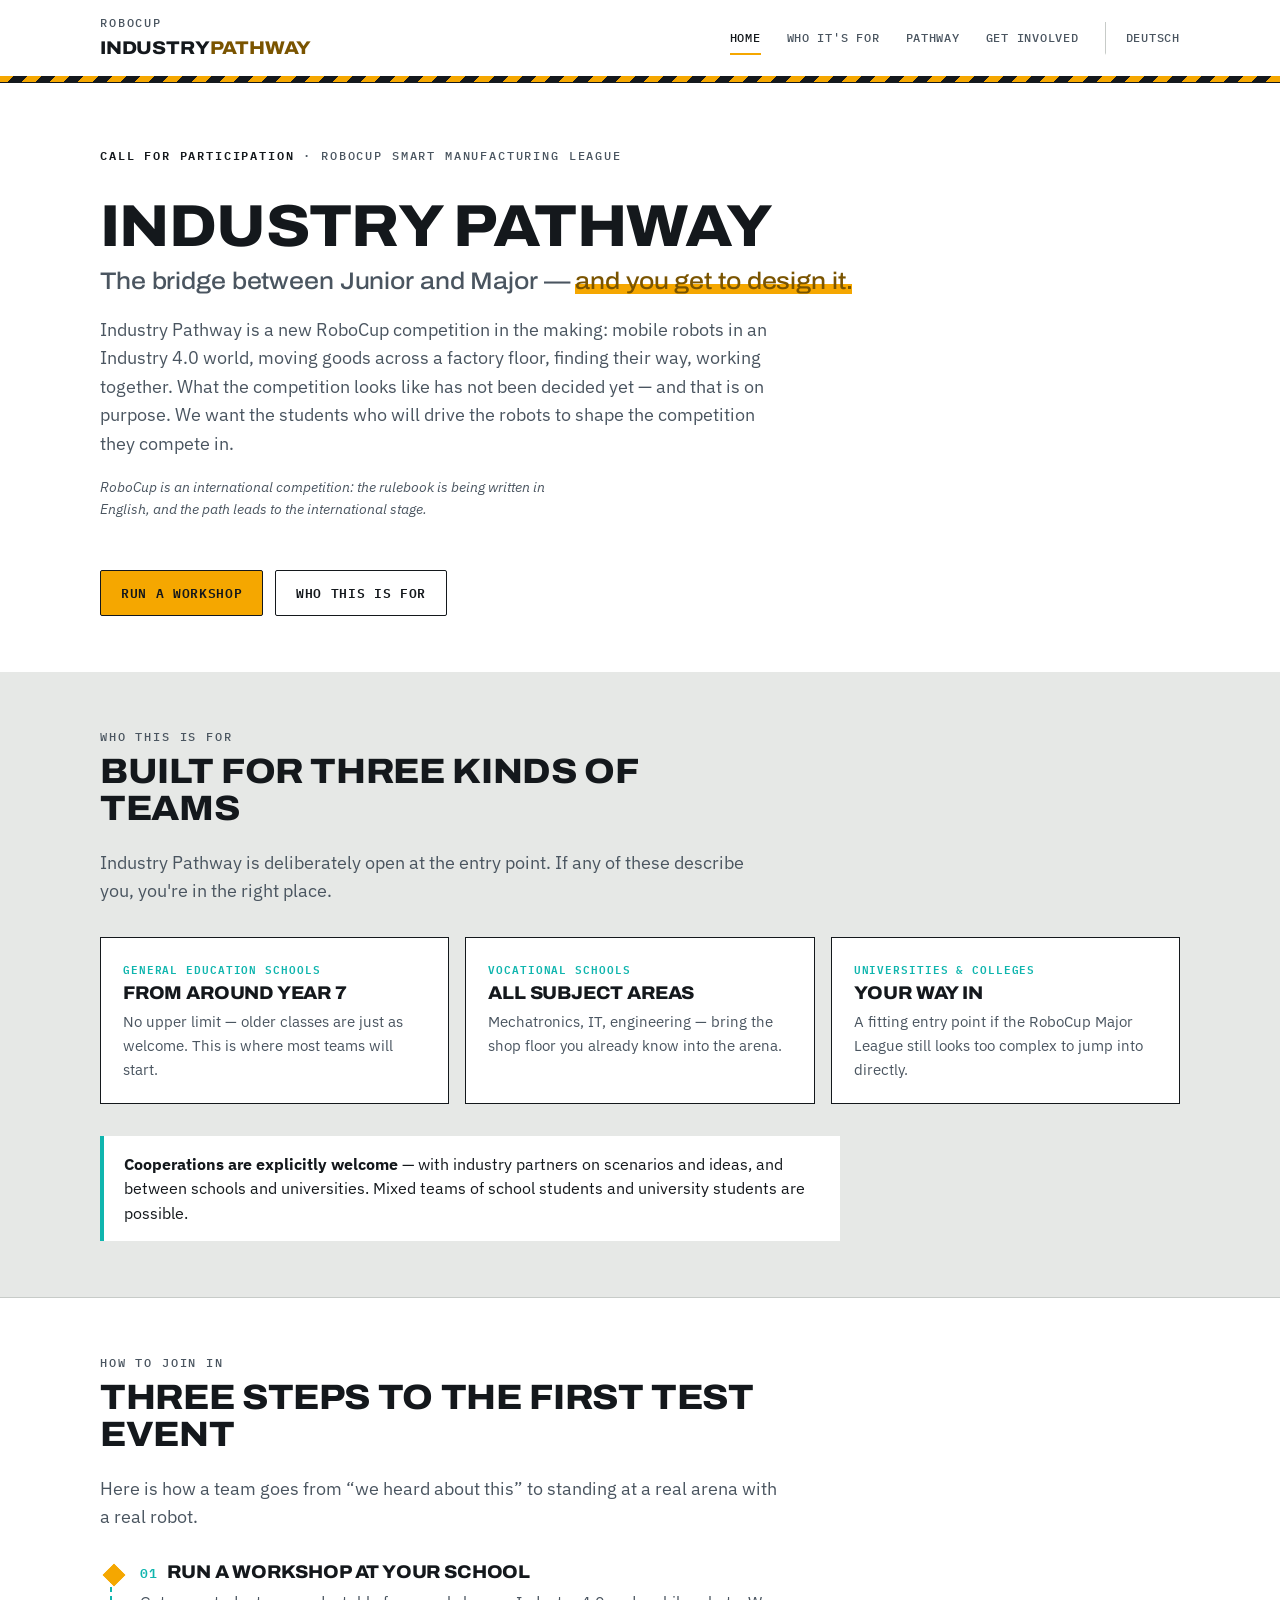
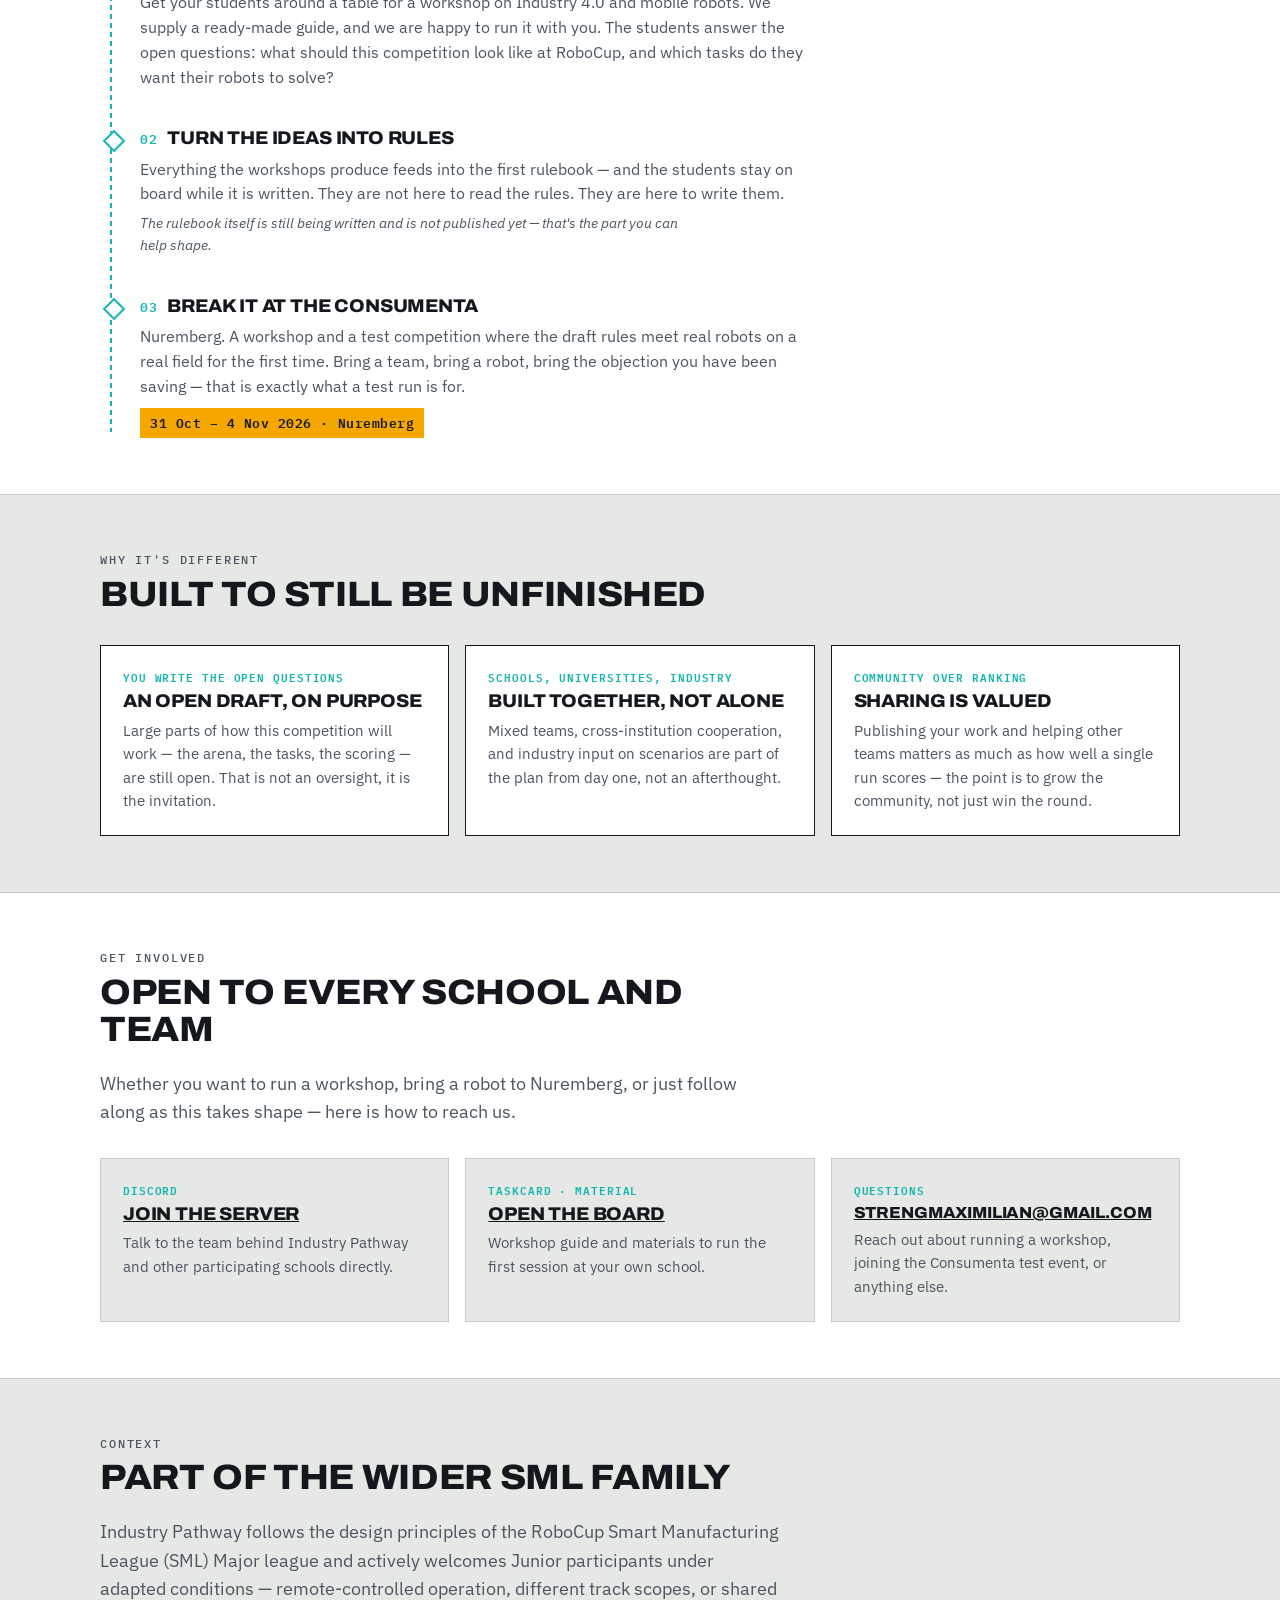
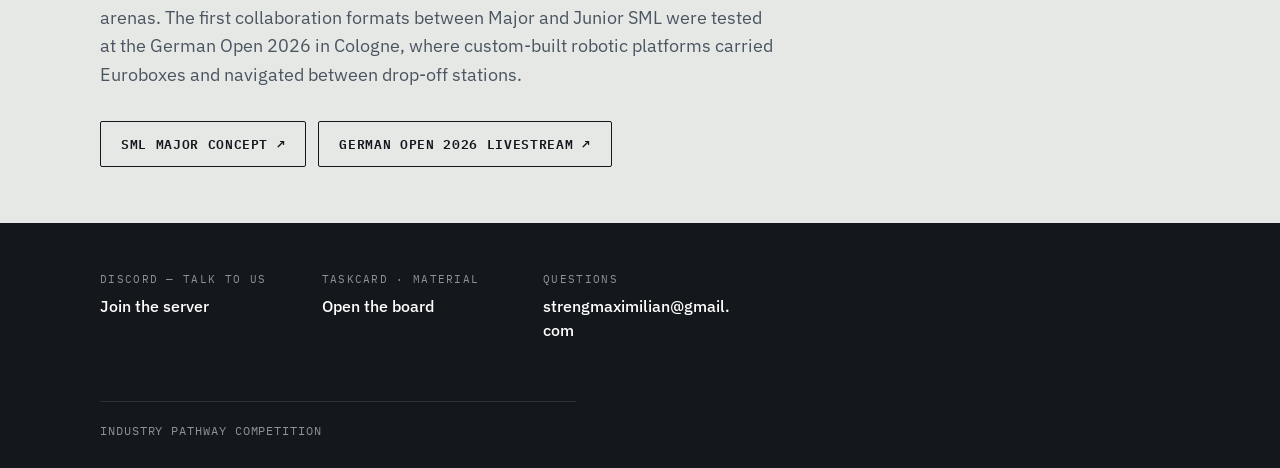
==== commit e28ba029: "footer bearbeitet" ====
--- a/index.html
+++ b/index.html
@@ -184,7 +184,7 @@
       <dt>Questions</dt>
       <dd><a href="mailto:strengmaximilian@gmail.com">strengmaximilian@gmail.com</a></dd>
     </dl>
-    <p class="sign">Maximilian Streng · Industry Pathway Competition</p>
+    <p class="sign">Industry Pathway Competition</p>
   </div>
 </footer>
 
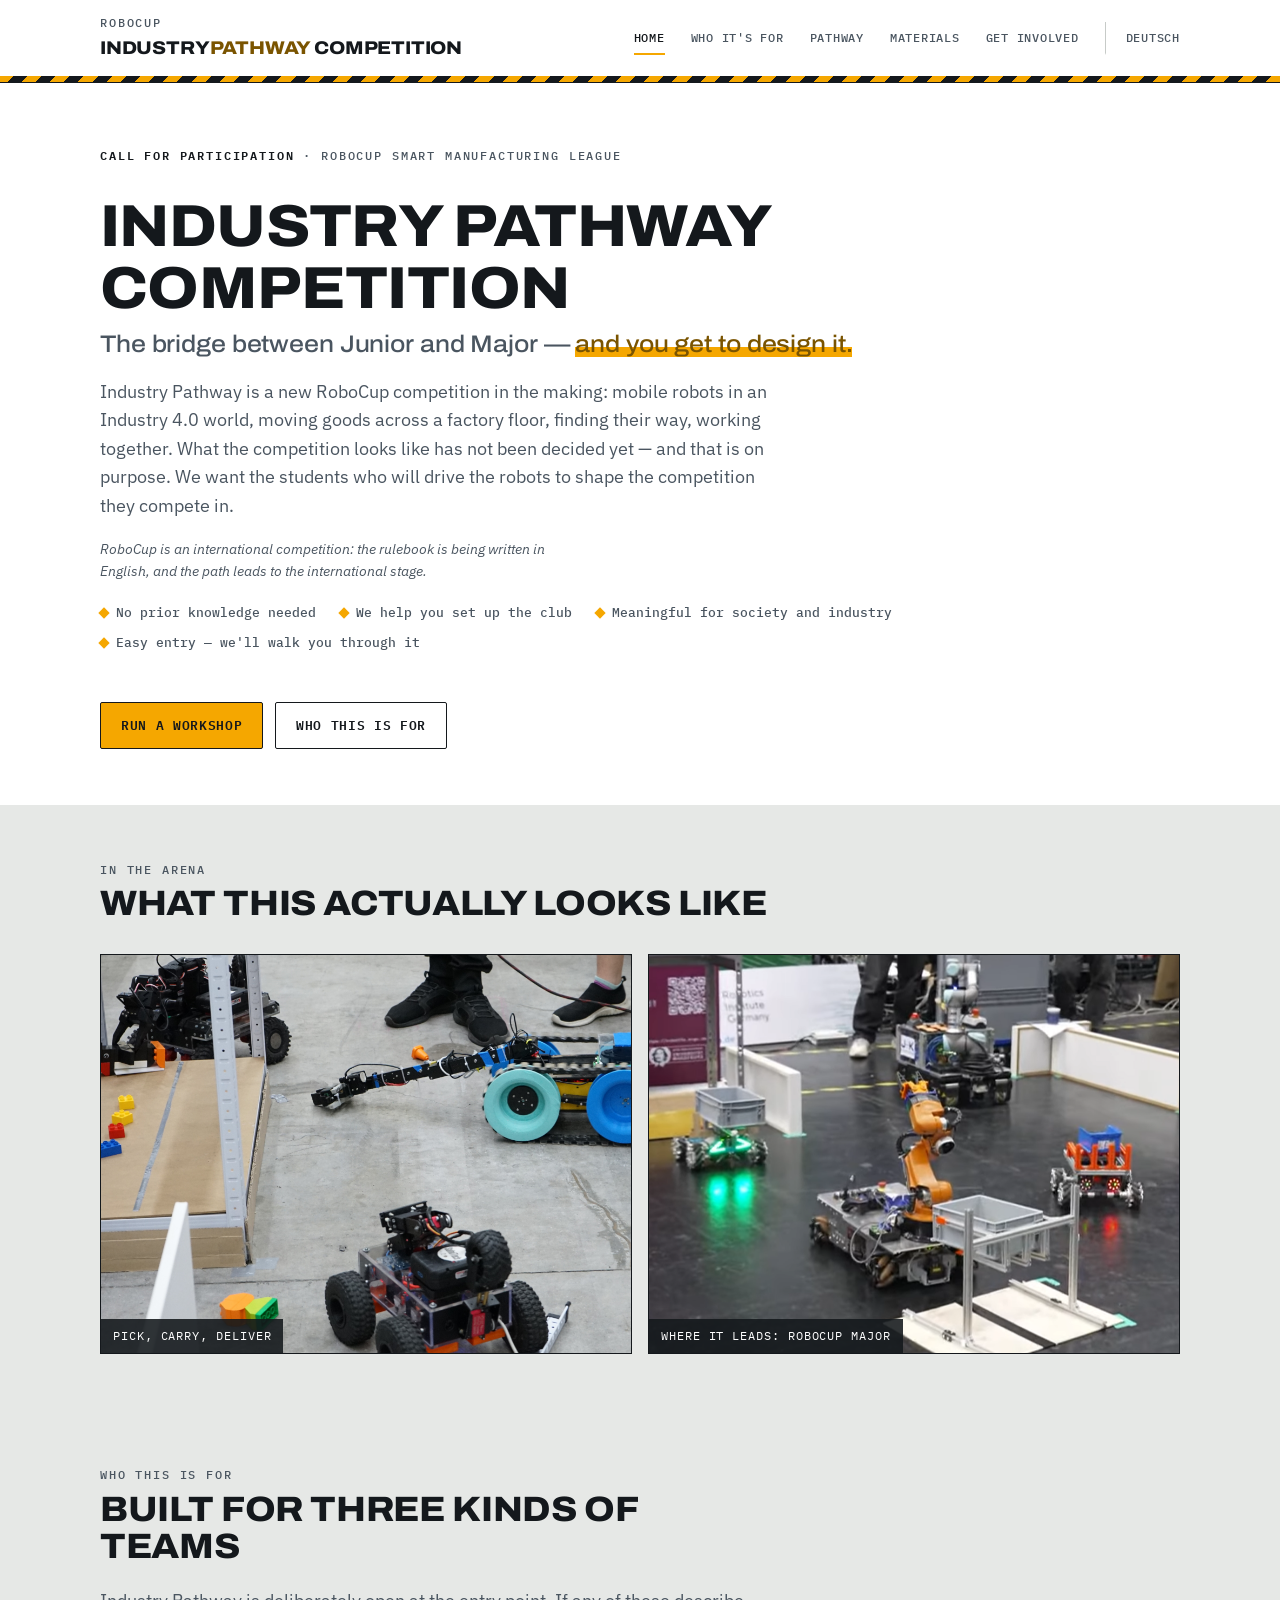
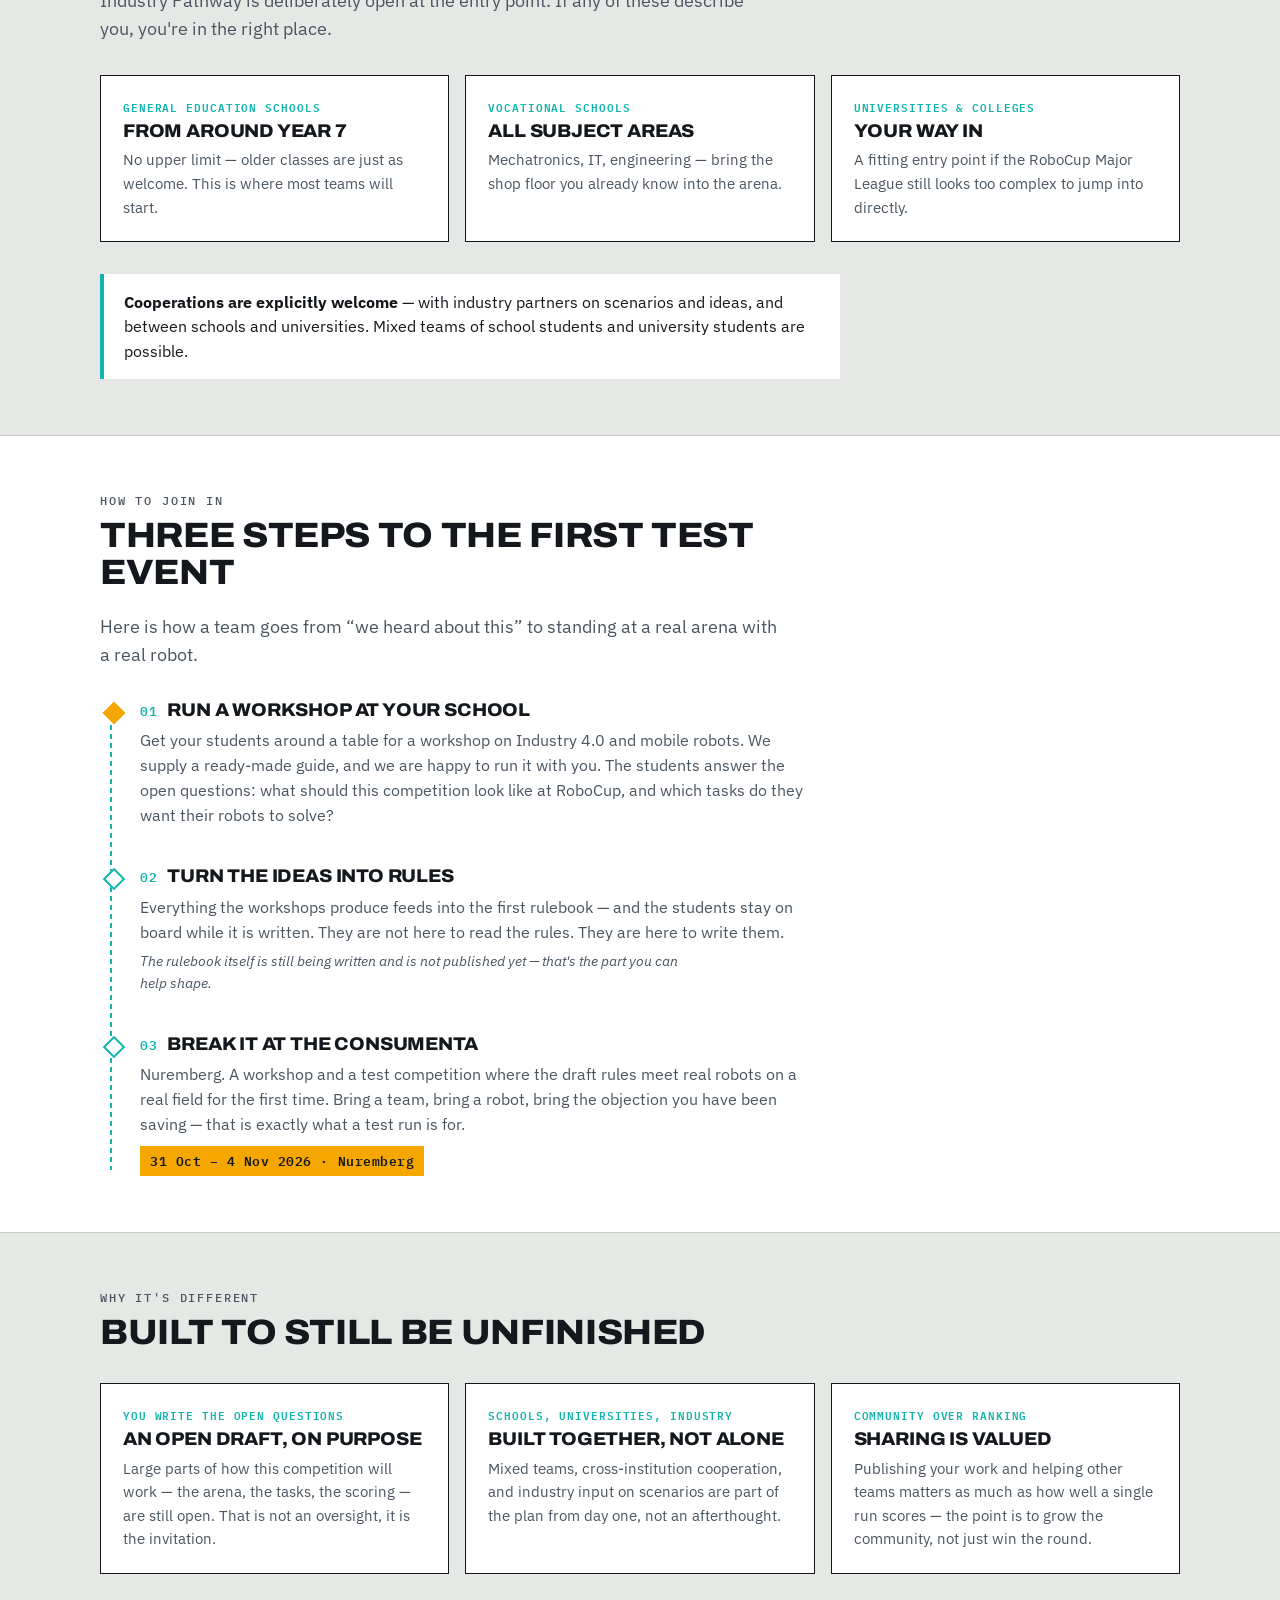
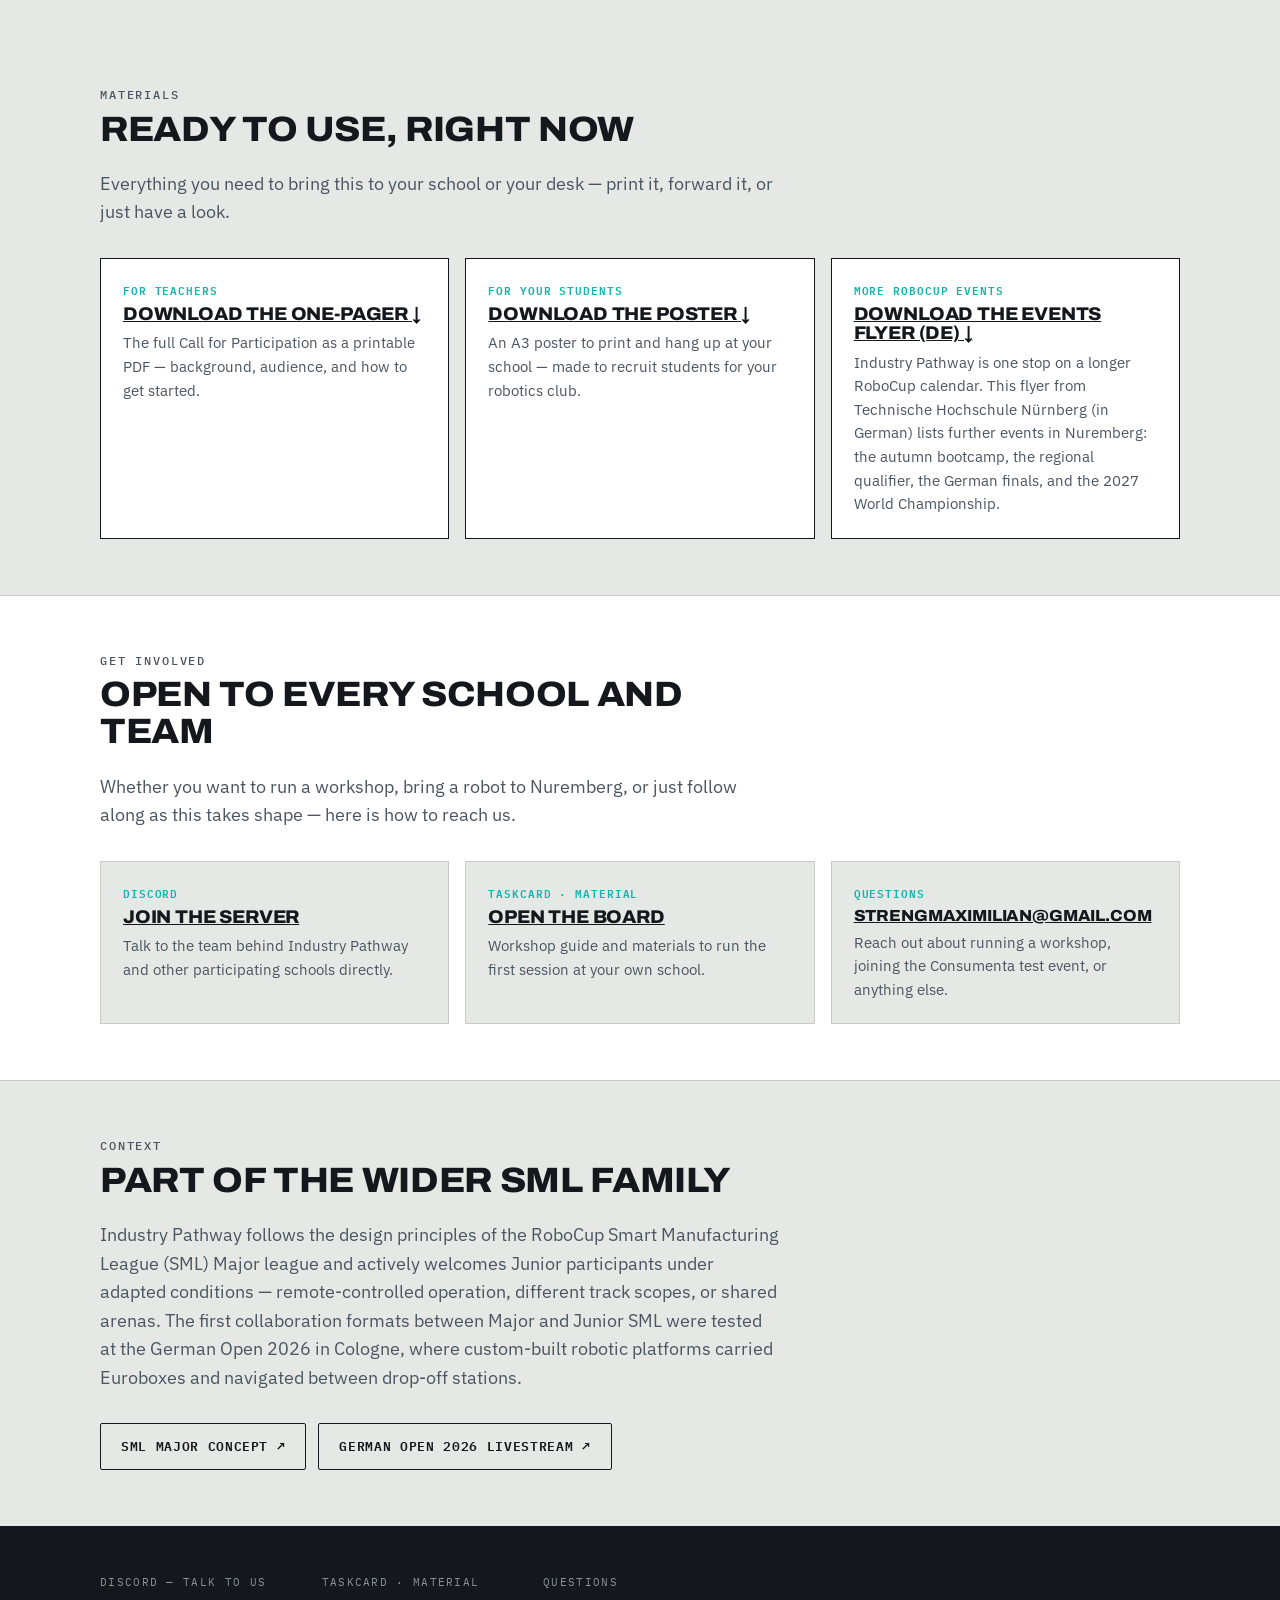
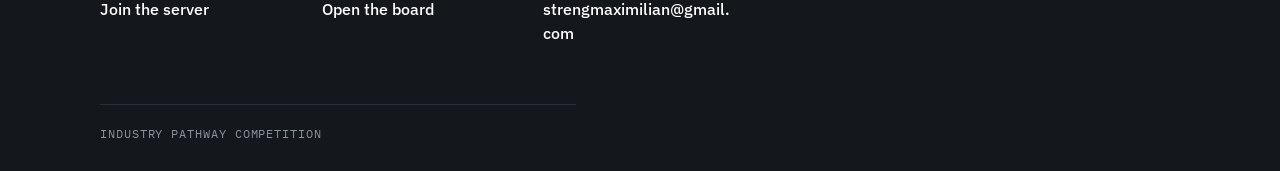
==== commit 09ca696c: "Erweiterung mit Bildern und dem Onepager bzw Poster" ====
--- a/index.html
+++ b/index.html
@@ -17,7 +17,7 @@
   <div class="nav-row">
     <a class="brand" href="index.html">
       <span class="eyebrow">RoboCup</span>
-      <span class="mark">Industry<em>Pathway</em></span>
+      <span class="mark">Industry<em>Pathway</em> Competition</span>
     </a>
     <input type="checkbox" id="nav-toggle" class="nav-toggle">
     <label for="nav-toggle" class="nav-toggle-label" aria-label="Toggle menu">
@@ -27,6 +27,7 @@
       <a href="index.html" class="is-active">Home</a>
       <a href="index.html#audience">Who It's For</a>
       <a href="index.html#pathway">Pathway</a>
+      <a href="index.html#materials">Materials</a>
       <a href="index.html#involved">Get Involved</a>
       <a href="index.de.html" class="lang-link">Deutsch</a>
     </nav>
@@ -37,12 +38,37 @@
 <section class="hero">
   <div class="wrap">
     <span class="eyebrow"><b>Call for Participation</b> · RoboCup Smart Manufacturing League</span>
-    <h1>Industry Pathway<span class="thin">The bridge between Junior and Major — <em class="accent">and you get to design it.</em></span></h1>
+    <h1>Industry Pathway Competition<span class="thin">The bridge between Junior and Major — <em class="accent">and you get to design it.</em></span></h1>
     <p class="lede">Industry Pathway is a new RoboCup competition in the making: mobile robots in an Industry&nbsp;4.0 world, moving goods across a factory floor, finding their way, working together. What the competition looks like has not been decided yet — and that is on purpose. We want the students who will drive the robots to shape the competition they compete in.</p>
     <p class="note" style="max-width:60ch">RoboCup is an international competition: the rulebook is being written in English, and the path leads to the international stage.</p>
+    <ul class="hero-highlights">
+      <li>No prior knowledge needed</li>
+      <li>We help you set up the club</li>
+      <li>Meaningful for society and industry</li>
+      <li>Easy entry — we'll walk you through it</li>
+    </ul>
     <div class="btn-row">
       <a class="btn btn-primary" href="#involved">Run a Workshop</a>
       <a class="btn btn-ghost" href="#audience">Who This Is For</a>
+    </div>
+  </div>
+</section>
+
+<section class="section" id="gallery">
+  <div class="wrap">
+    <div class="section-head">
+      <span class="eyebrow">In the arena</span>
+      <h2>What this actually looks like</h2>
+    </div>
+    <div class="photo-grid">
+      <figure class="photo">
+        <img src="assets/img/action-arena-1.jpg" alt="Small mobile robots picking up building blocks and navigating a cardboard test arena">
+        <figcaption>Pick, carry, deliver</figcaption>
+      </figure>
+      <figure class="photo">
+        <img src="assets/img/action-arena-2.png" alt="A robotic arm and mobile platforms moving a Eurobox crate in a RoboCup Major arena">
+        <figcaption>Where it leads: RoboCup Major</figcaption>
+      </figure>
     </div>
   </div>
 </section>
@@ -124,6 +150,33 @@
         <span class="tag">Community over ranking</span>
         <h3>Sharing is valued</h3>
         <p>Publishing your work and helping other teams matters as much as how well a single run scores — the point is to grow the community, not just win the round.</p>
+      </div>
+    </div>
+  </div>
+</section>
+
+<section class="section" id="materials">
+  <div class="wrap">
+    <div class="section-head">
+      <span class="eyebrow">Materials</span>
+      <h2>Ready to use, right now</h2>
+      <p class="lede">Everything you need to bring this to your school or your desk — print it, forward it, or just have a look.</p>
+    </div>
+    <div class="card-grid">
+      <div class="card">
+        <span class="tag">For teachers</span>
+        <h3><a href="assets/downloads/call-for-participation-en.pdf" target="_blank" rel="noopener">Download the one-pager ↓</a></h3>
+        <p>The full Call for Participation as a printable PDF — background, audience, and how to get started.</p>
+      </div>
+      <div class="card">
+        <span class="tag">For your students</span>
+        <h3><a href="assets/downloads/poster-a3-en.pdf" target="_blank" rel="noopener">Download the poster ↓</a></h3>
+        <p>An A3 poster to print and hang up at your school — made to recruit students for your robotics club.</p>
+      </div>
+      <div class="card">
+        <span class="tag">More RoboCup events</span>
+        <h3><a href="assets/downloads/robocup-veranstaltungen-2026-27.pdf" target="_blank" rel="noopener">Download the events flyer (DE) ↓</a></h3>
+        <p>Industry Pathway is one stop on a longer RoboCup calendar. This flyer from Technische Hochschule Nürnberg (in German) lists further events in Nuremberg: the autumn bootcamp, the regional qualifier, the German finals, and the 2027 World Championship.</p>
       </div>
     </div>
   </div>
--- a/assets/css/style.css
+++ b/assets/css/style.css
@@ -298,6 +298,33 @@
   letter-spacing: -0.005em;
 }
 
+/* ---------- hero highlight strip ---------- */
+.hero-highlights {
+  display: flex;
+  flex-wrap: wrap;
+  gap: 10px 24px;
+  list-style: none;
+}
+
+.hero-highlights li {
+  display: flex;
+  align-items: center;
+  gap: 8px;
+  font-family: "IBM Plex Mono", monospace;
+  font-size: 0.82rem;
+  font-weight: 500;
+  color: var(--ink-soft);
+}
+
+.hero-highlights li::before {
+  content: "";
+  width: 8px;
+  height: 8px;
+  background: var(--amber);
+  transform: rotate(45deg);
+  flex: none;
+}
+
 /* ---------- sections ---------- */
 .section {
   padding: 56px 0;
@@ -357,6 +384,39 @@
 .email-line {
   overflow-wrap: anywhere;
   font-size: 1rem;
+}
+
+/* ---------- photo gallery ---------- */
+.photo-grid {
+  display: grid;
+  grid-template-columns: repeat(auto-fit, minmax(280px, 1fr));
+  gap: 16px;
+}
+
+.photo {
+  position: relative;
+  border: 1.5px solid var(--ink);
+  background: var(--ink);
+  overflow: hidden;
+}
+
+.photo img {
+  width: 100%;
+  aspect-ratio: 4 / 3;
+  object-fit: cover;
+}
+
+.photo figcaption {
+  position: absolute;
+  left: 0;
+  bottom: 0;
+  background: rgba(20, 24, 28, 0.88);
+  color: #fff;
+  font-family: "IBM Plex Mono", monospace;
+  font-size: 0.72rem;
+  letter-spacing: 0.08em;
+  text-transform: uppercase;
+  padding: 8px 12px;
 }
 
 /* ---------- quote-style callout (e.g. cooperation note) ---------- */
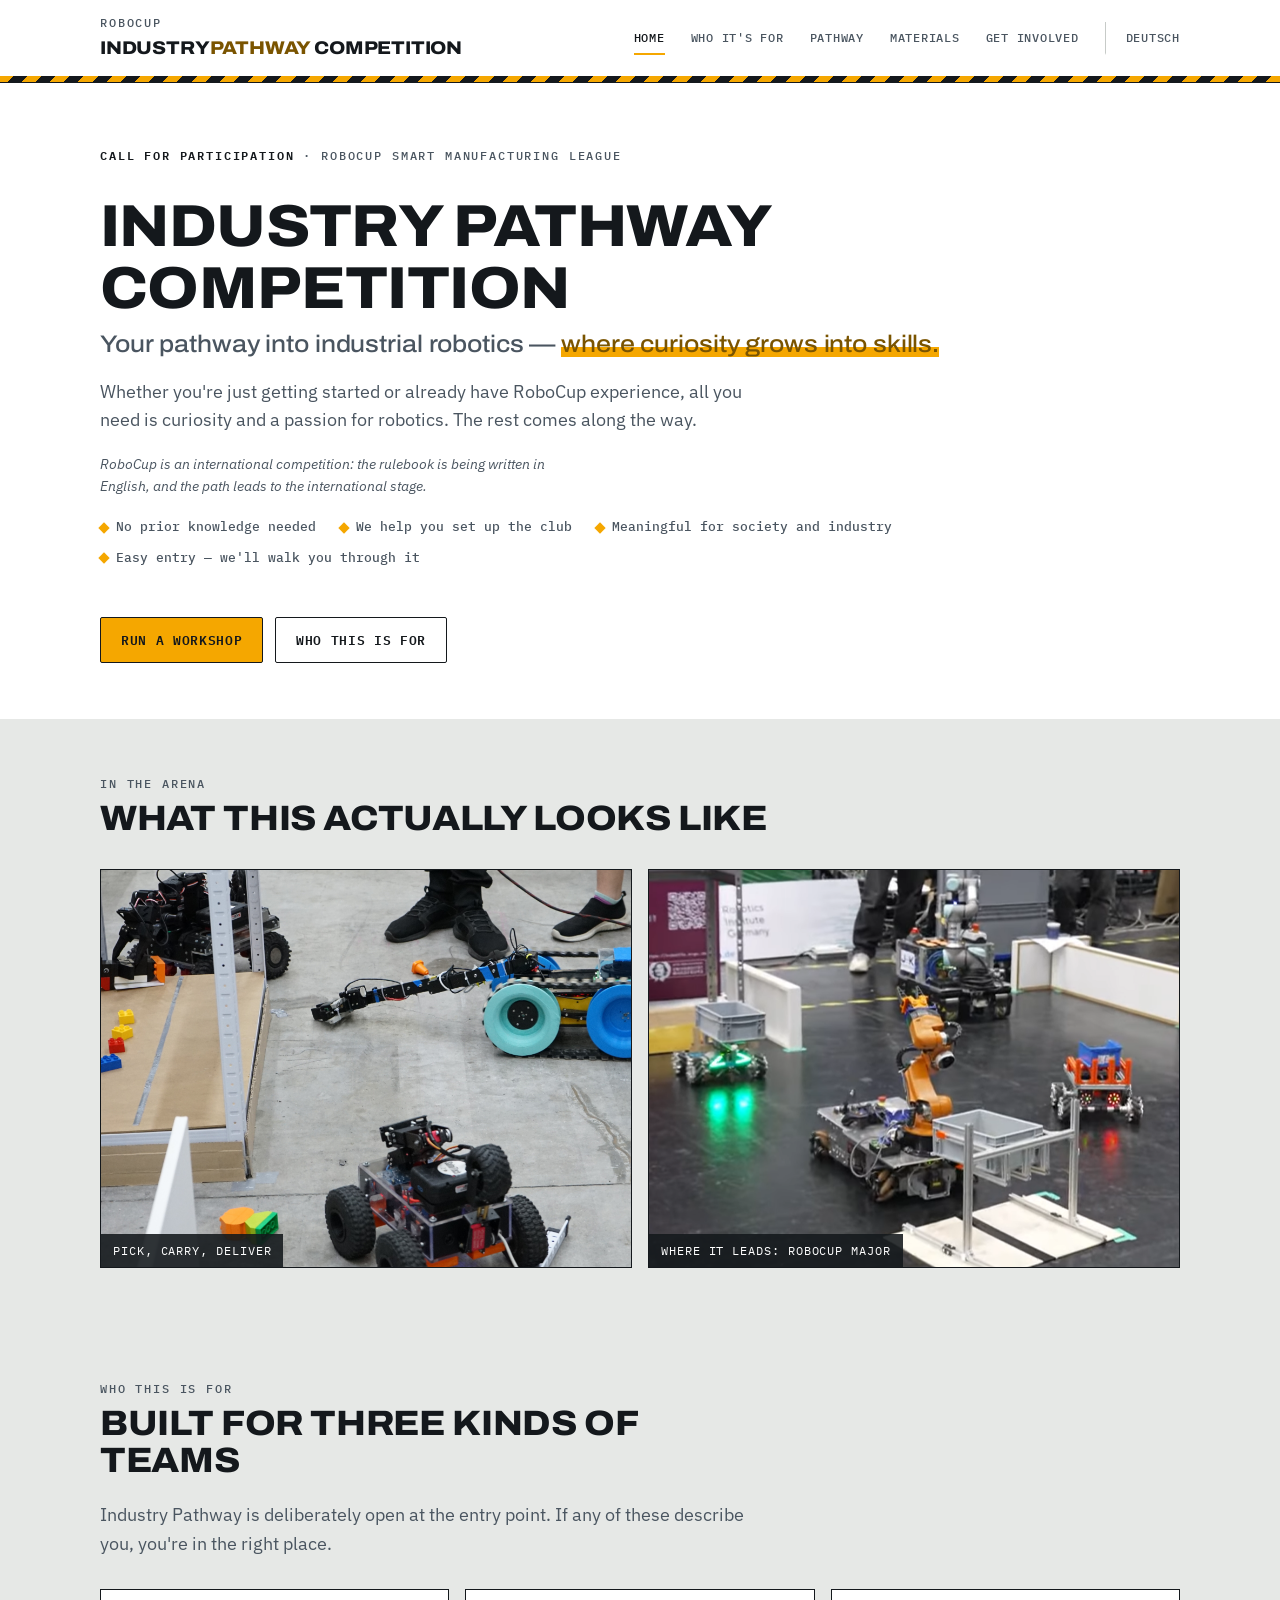
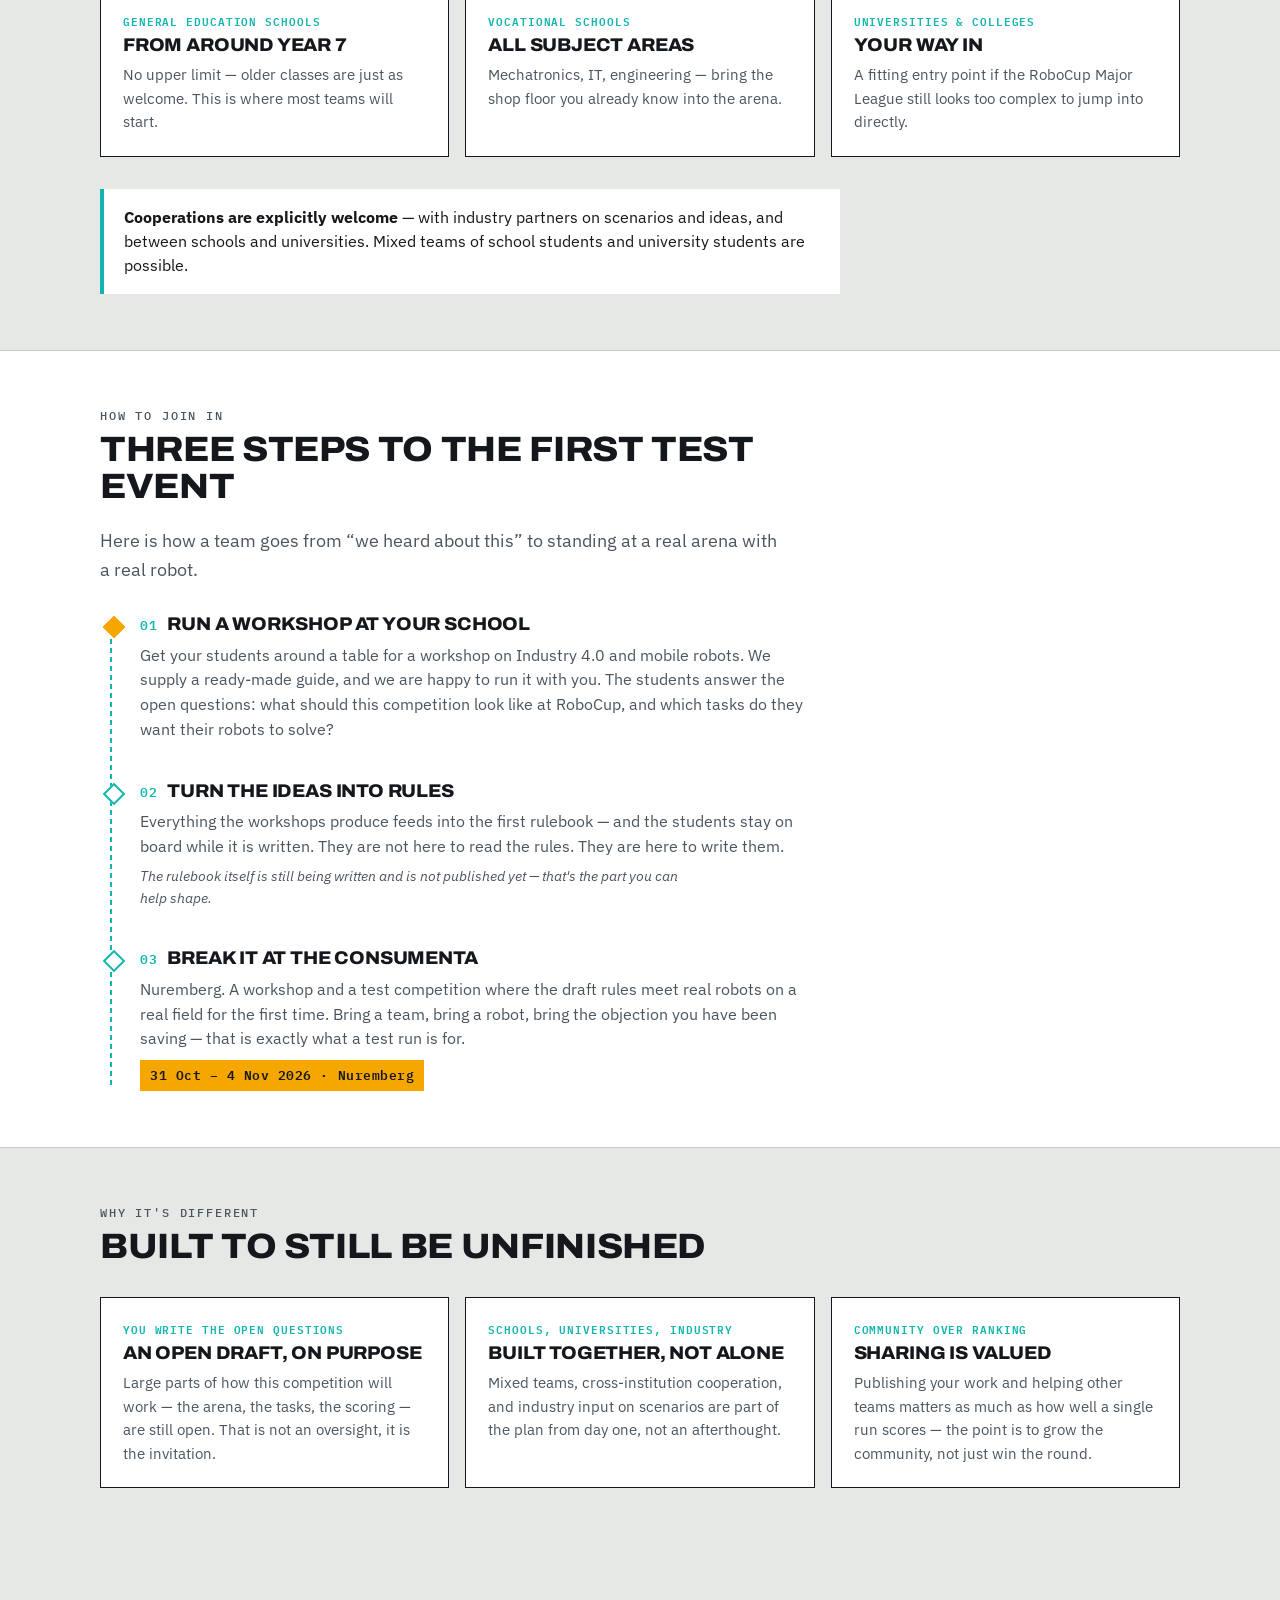
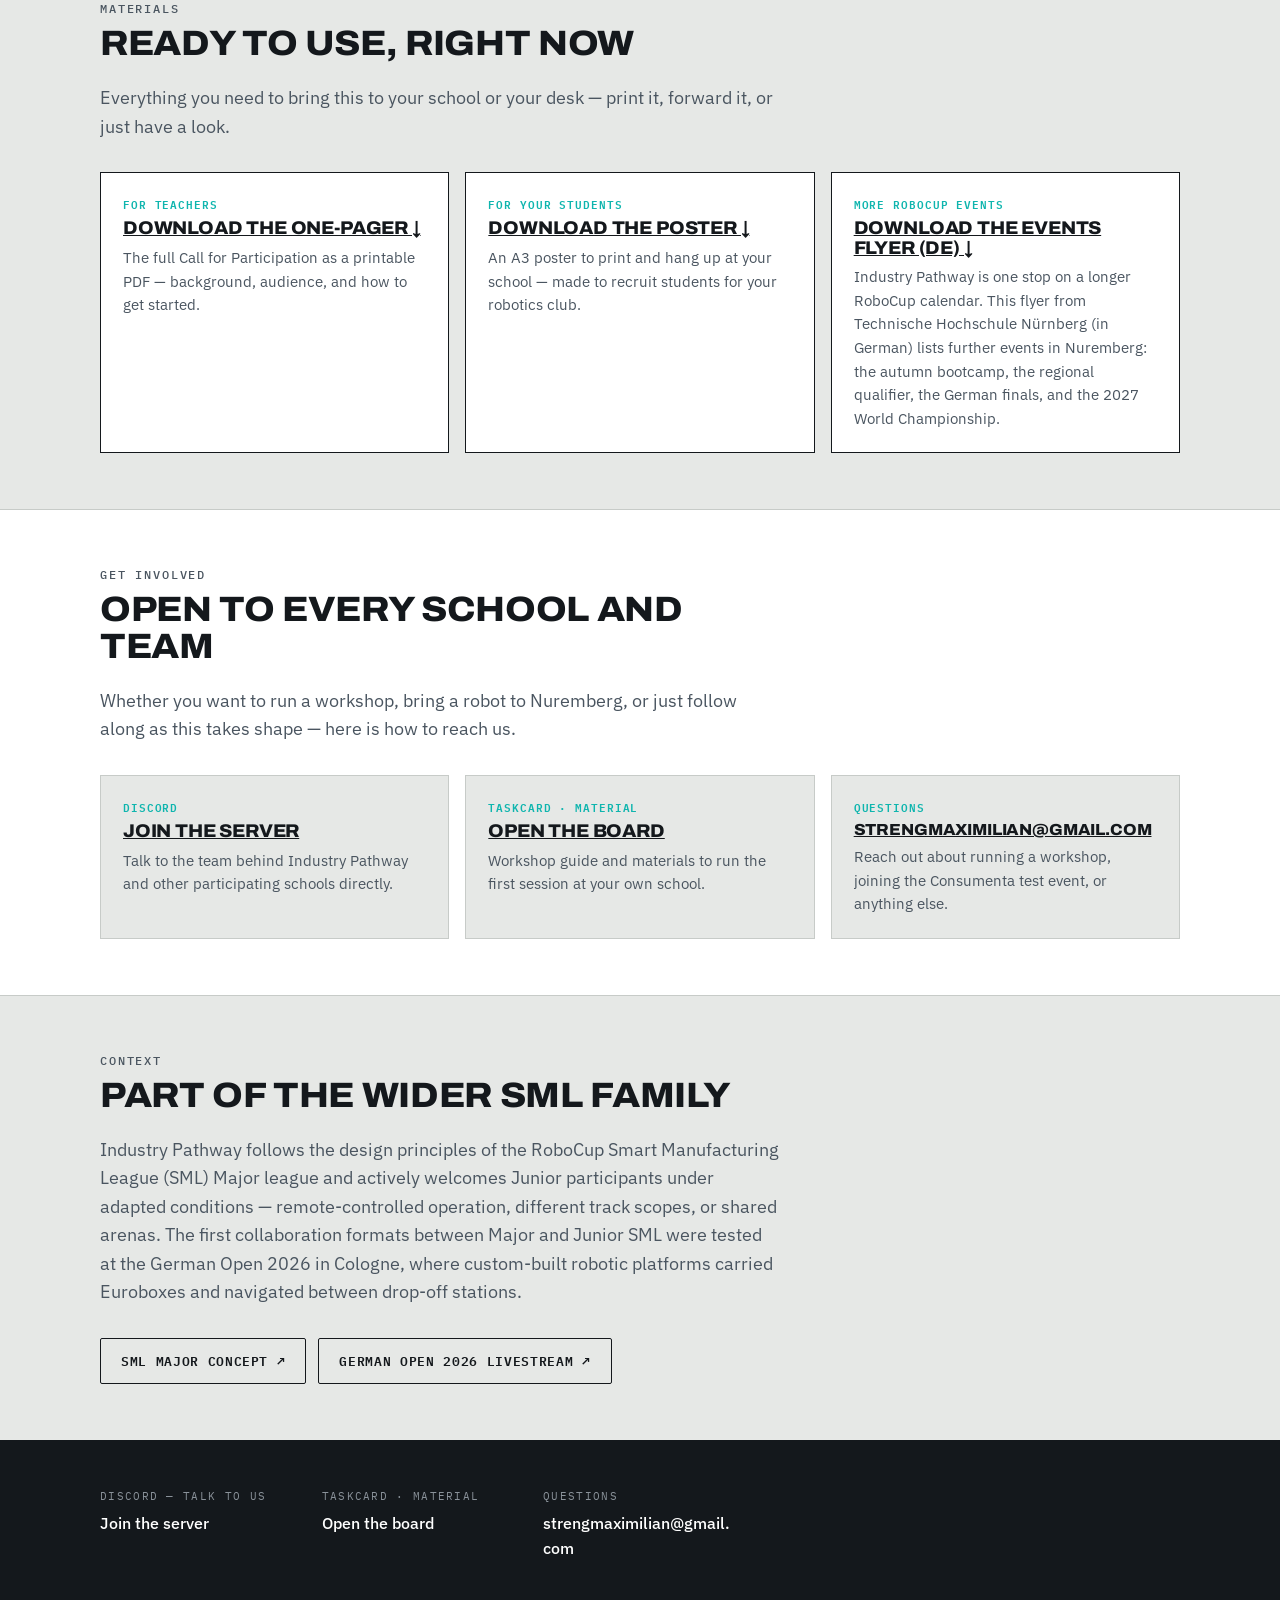
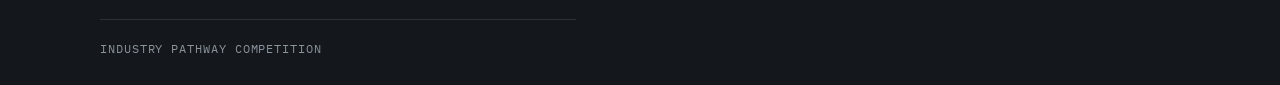
==== commit aafad8a6: "Slogan und funktioniernde Links in den OnePagern" ====
--- a/index.html
+++ b/index.html
@@ -38,8 +38,8 @@
 <section class="hero">
   <div class="wrap">
     <span class="eyebrow"><b>Call for Participation</b> · RoboCup Smart Manufacturing League</span>
-    <h1>Industry Pathway Competition<span class="thin">The bridge between Junior and Major — <em class="accent">and you get to design it.</em></span></h1>
-    <p class="lede">Industry Pathway is a new RoboCup competition in the making: mobile robots in an Industry&nbsp;4.0 world, moving goods across a factory floor, finding their way, working together. What the competition looks like has not been decided yet — and that is on purpose. We want the students who will drive the robots to shape the competition they compete in.</p>
+    <h1>Industry Pathway Competition<span class="thin">Your pathway into industrial robotics — <em class="accent">where curiosity grows into skills.</em></span></h1>
+    <p class="lede">Whether you're just getting started or already have RoboCup experience, all you need is curiosity and a passion for robotics. The rest comes along the way.</p>
     <p class="note" style="max-width:60ch">RoboCup is an international competition: the rulebook is being written in English, and the path leads to the international stage.</p>
     <ul class="hero-highlights">
       <li>No prior knowledge needed</li>
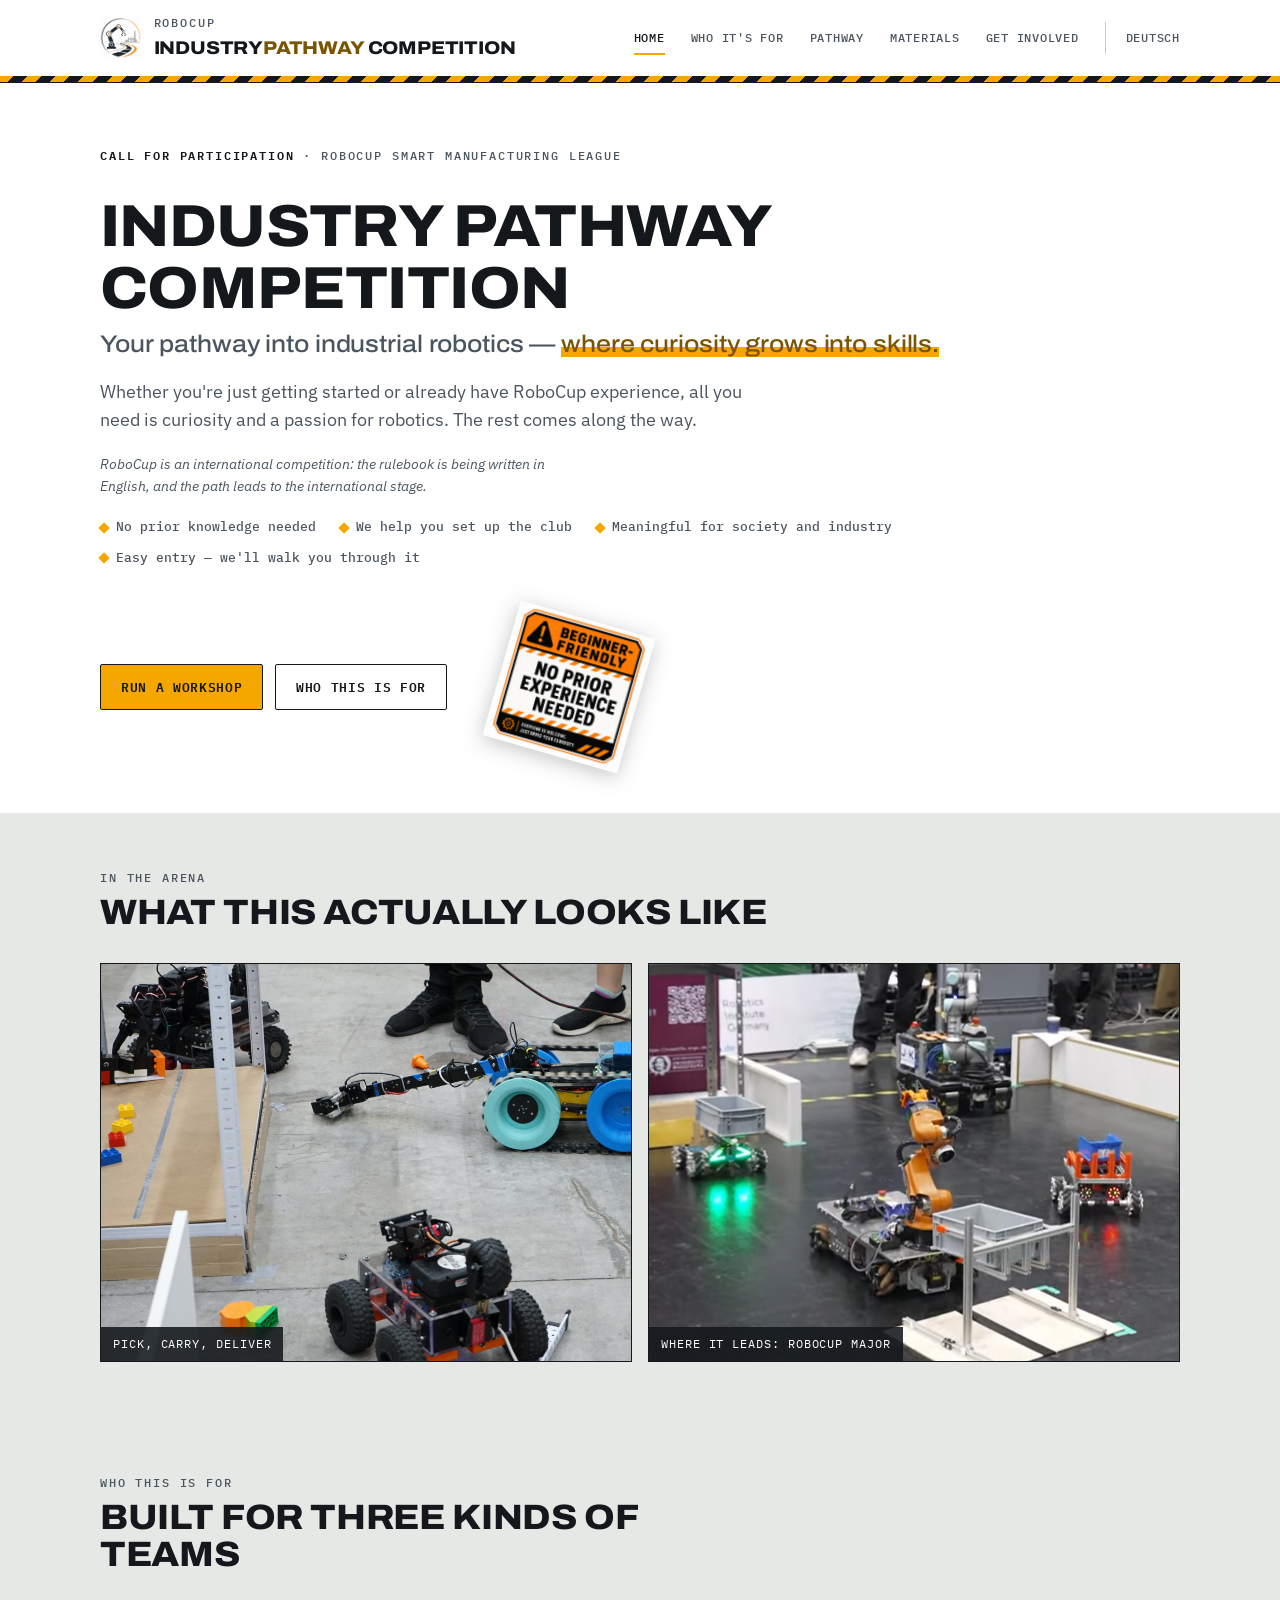
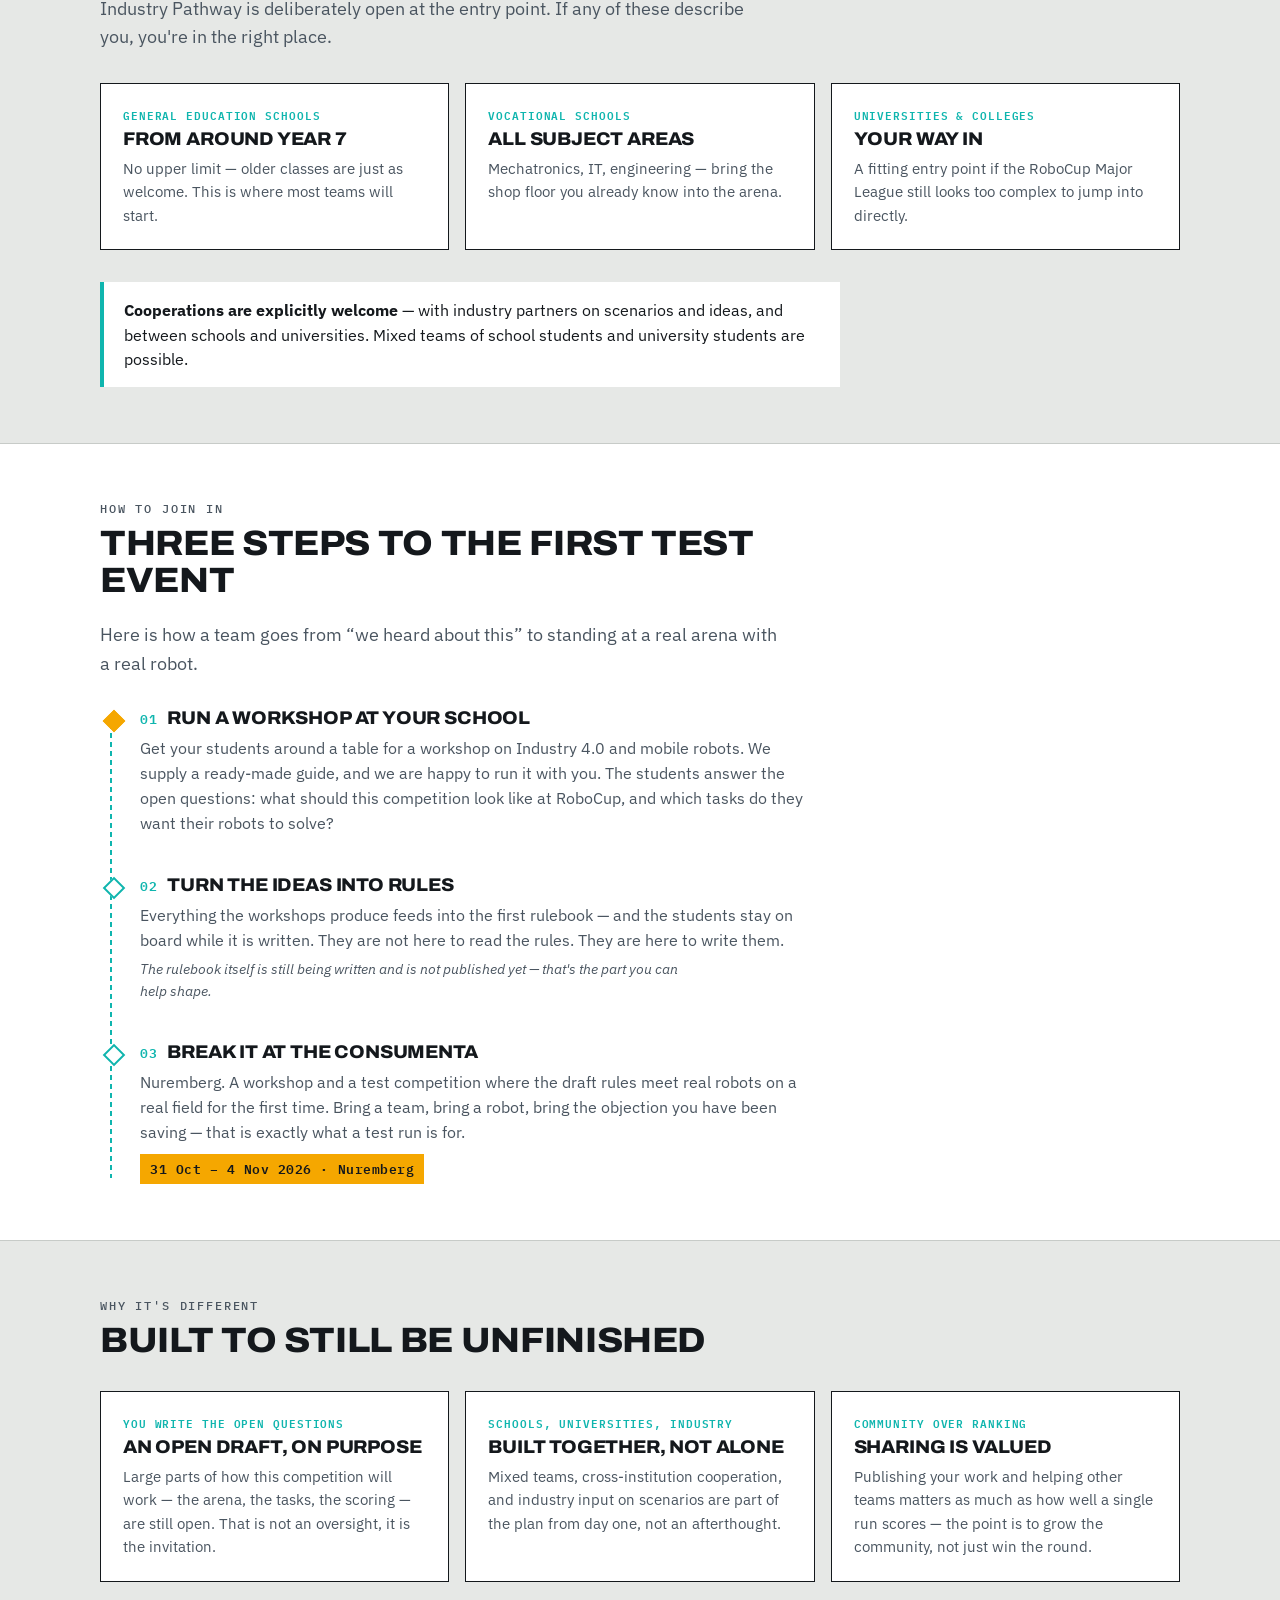
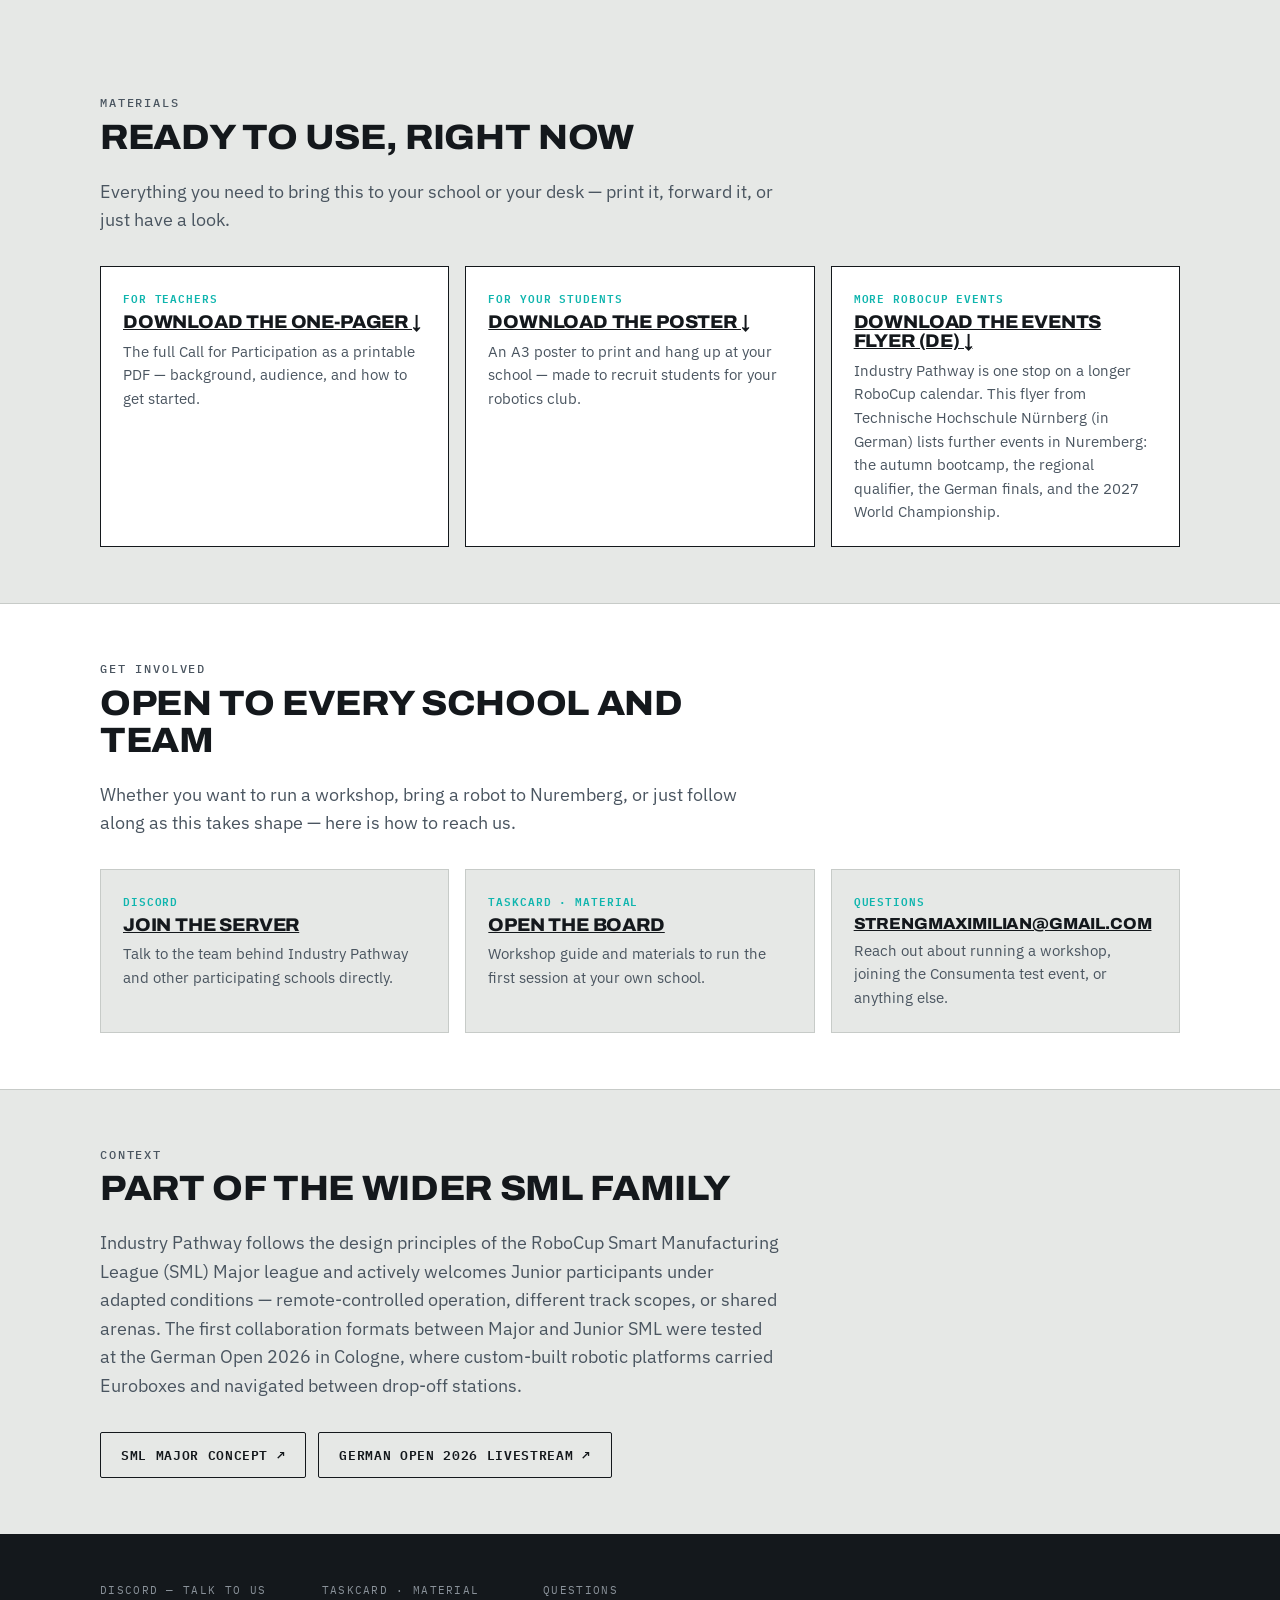
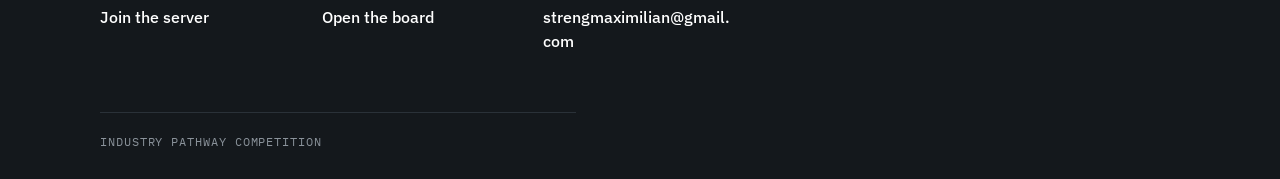
==== commit f8a354b9: "Änderung der Poster und Onepager, Logo hinzugefügt und auch den Sticker" ====
--- a/index.html
+++ b/index.html
@@ -16,8 +16,11 @@
 <header class="site-header">
   <div class="nav-row">
     <a class="brand" href="index.html">
-      <span class="eyebrow">RoboCup</span>
-      <span class="mark">Industry<em>Pathway</em> Competition</span>
+      <img class="brand-logo" src="assets/img/Logo%202.png" alt="Industry Pathway Competition logo">
+      <span class="brand-text">
+        <span class="eyebrow">RoboCup</span>
+        <span class="mark">Industry<em>Pathway</em> Competition</span>
+      </span>
     </a>
     <input type="checkbox" id="nav-toggle" class="nav-toggle">
     <label for="nav-toggle" class="nav-toggle-label" aria-label="Toggle menu">
@@ -50,6 +53,7 @@
     <div class="btn-row">
       <a class="btn btn-primary" href="#involved">Run a Workshop</a>
       <a class="btn btn-ghost" href="#audience">Who This Is For</a>
+      <img class="btn-row-sticker" src="assets/img/Sticker.png" alt="Sticker: Beginner-friendly — no prior experience needed">
     </div>
   </div>
 </section>
--- a/assets/css/style.css
+++ b/assets/css/style.css
@@ -157,9 +157,21 @@
 
 .brand {
   display: flex;
+  align-items: center;
+  gap: 12px;
+  text-decoration: none;
+}
+
+.brand-logo {
+  height: 42px;
+  width: auto;
+  flex: none;
+}
+
+.brand-text {
+  display: flex;
   flex-direction: column;
   gap: 2px;
-  text-decoration: none;
 }
 
 .brand .mark {
@@ -268,12 +280,22 @@
 .btn-row {
   display: flex;
   flex-wrap: wrap;
+  align-items: center;
   gap: 12px;
   margin-top: 1.8em;
 }
 
+.btn-row-sticker {
+  width: 140px;
+  margin-left: 40px;
+  margin-right: auto;
+  transform: rotate(16deg);
+  filter: drop-shadow(0 4px 10px rgba(20, 24, 28, 0.25));
+}
+
 /* ---------- hero ---------- */
 .hero {
+  position: relative;
   background: var(--panel);
   padding: 64px 0 56px;
 }
@@ -282,6 +304,7 @@
   display: grid;
   gap: 20px;
 }
+
 
 .hero h1 {
   margin-top: 10px;
